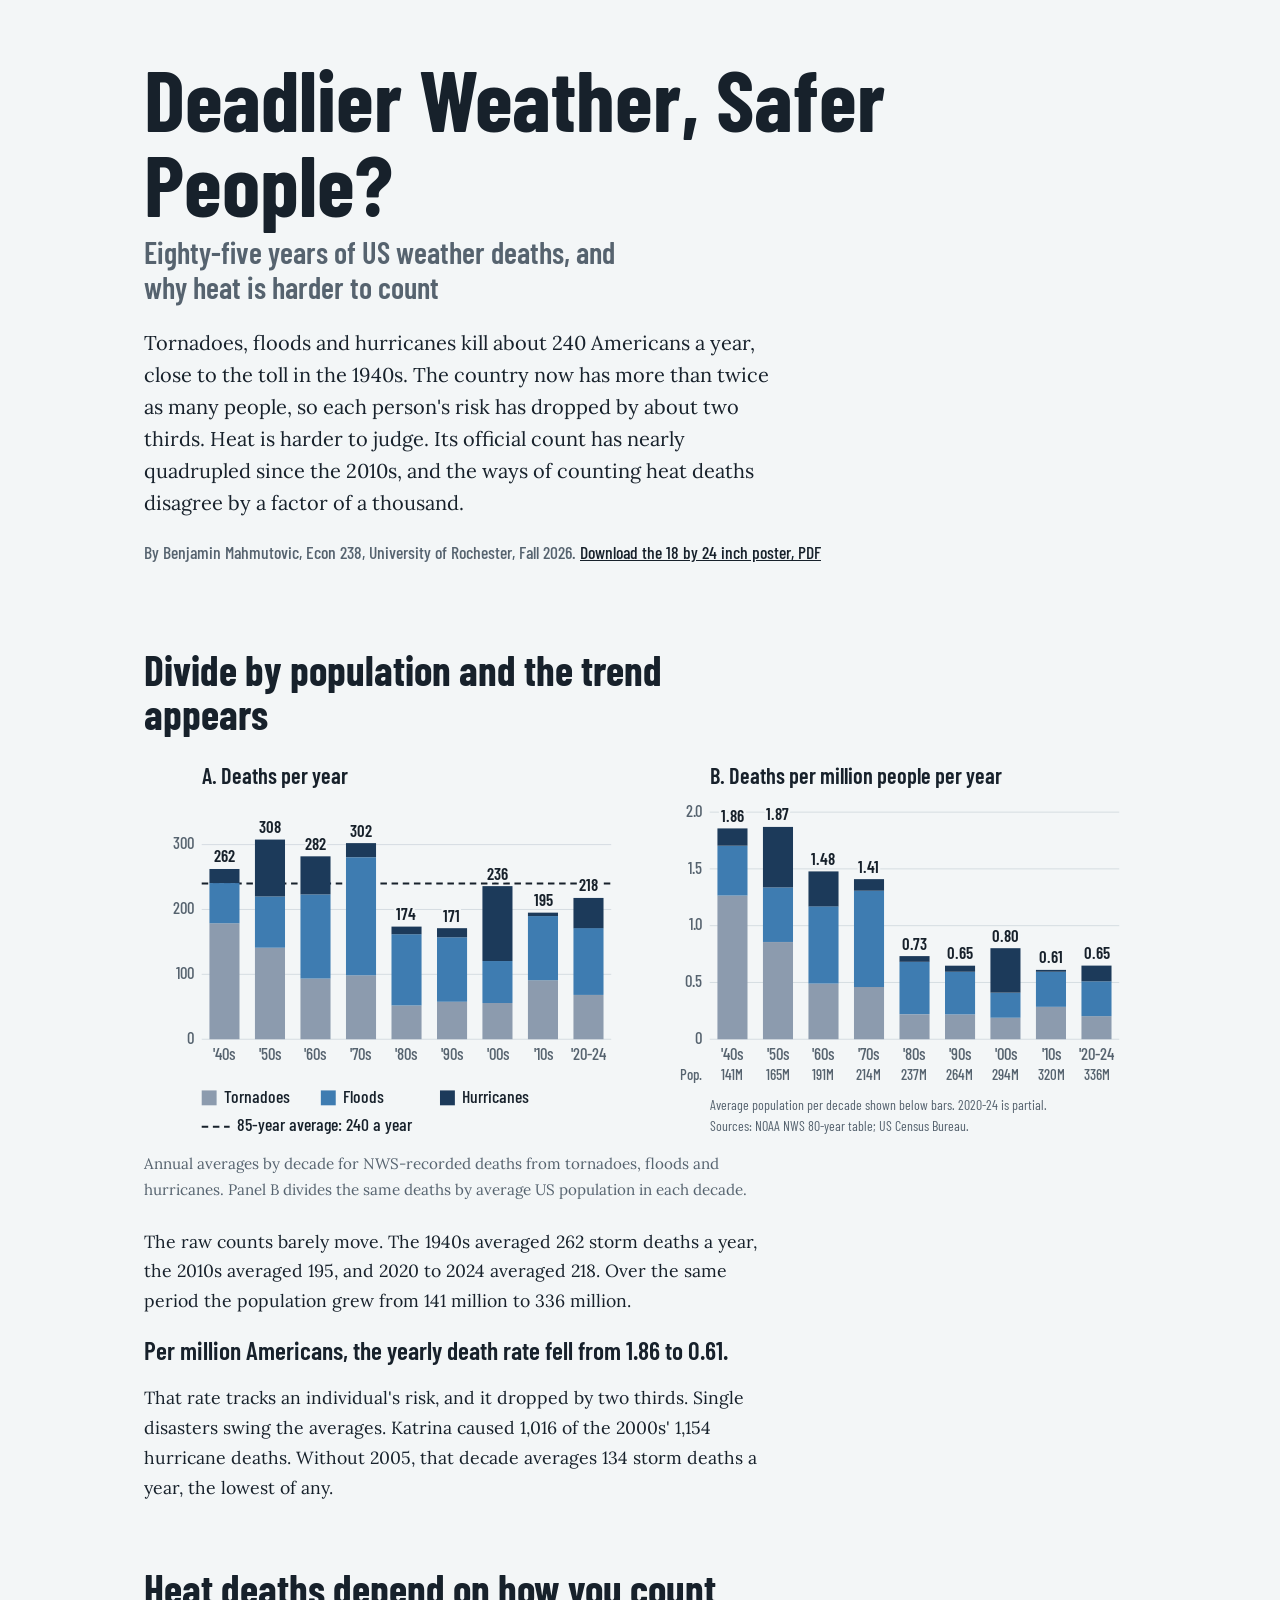
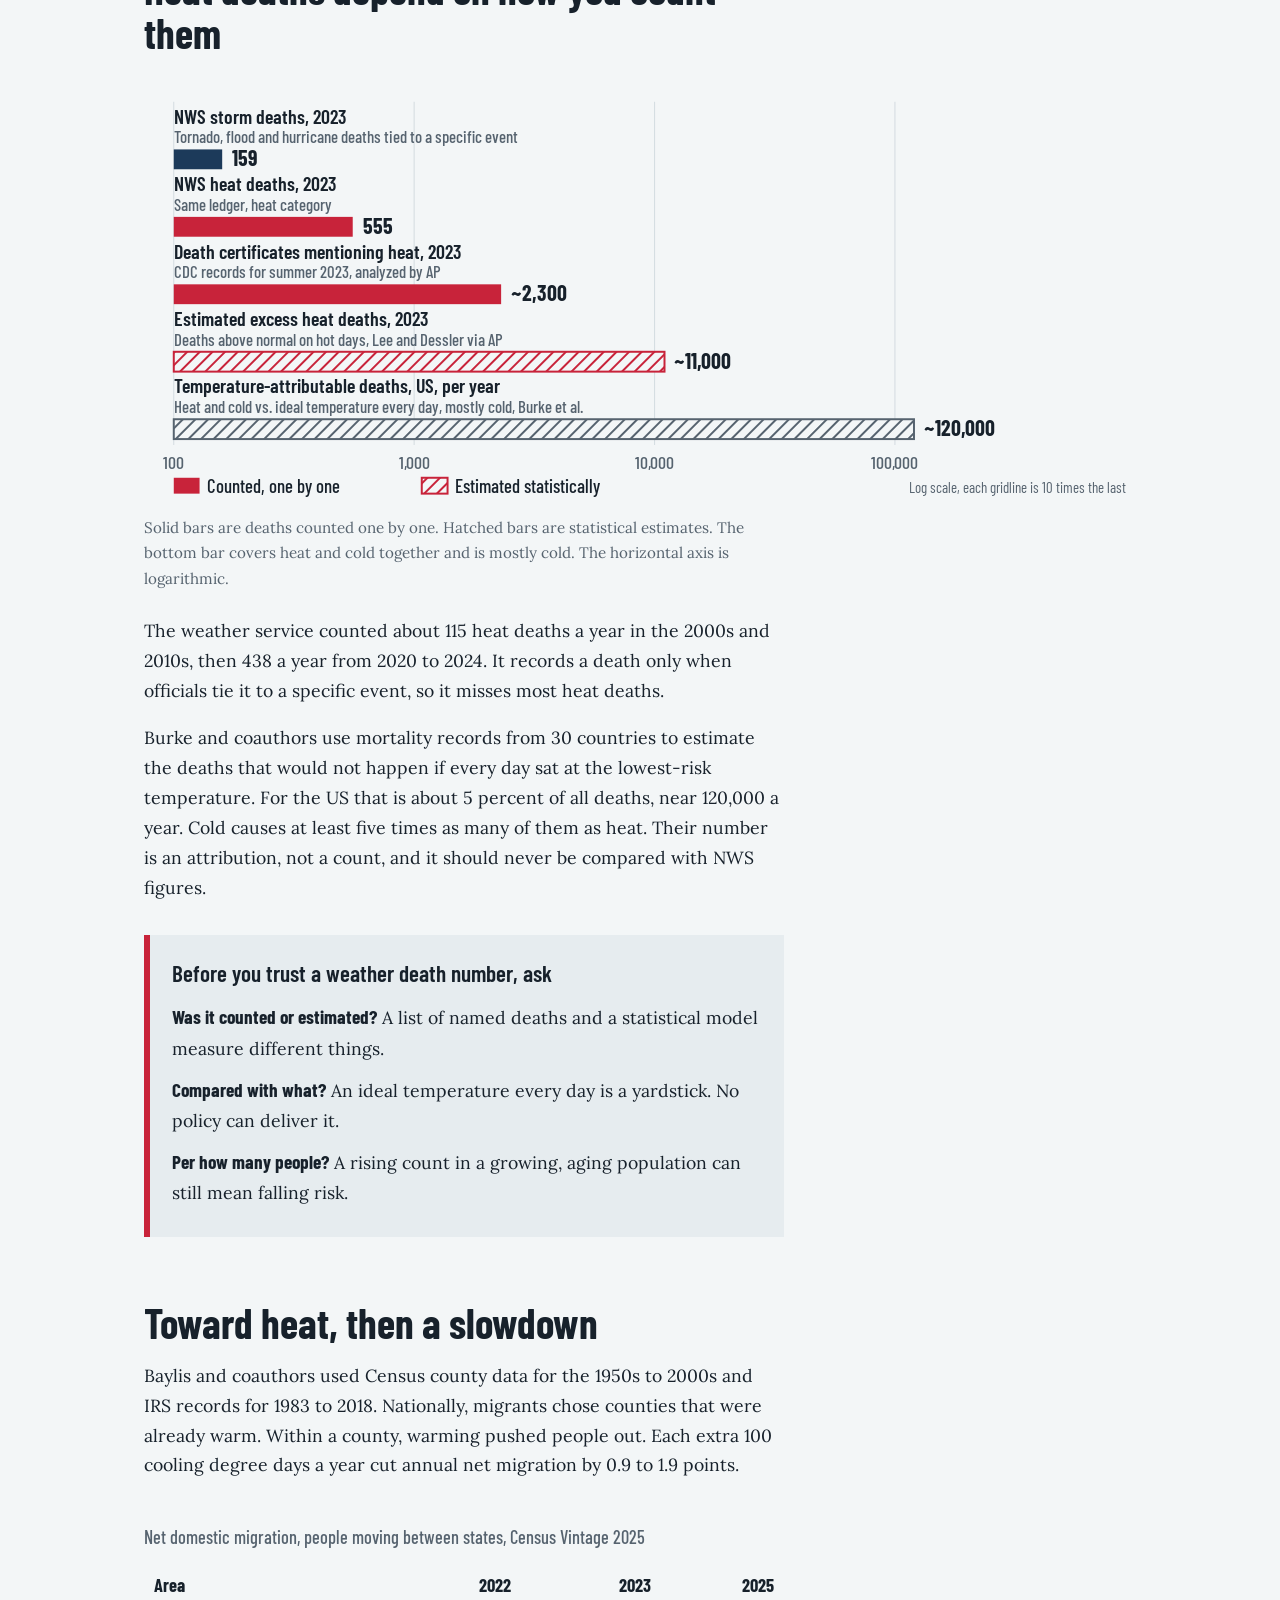
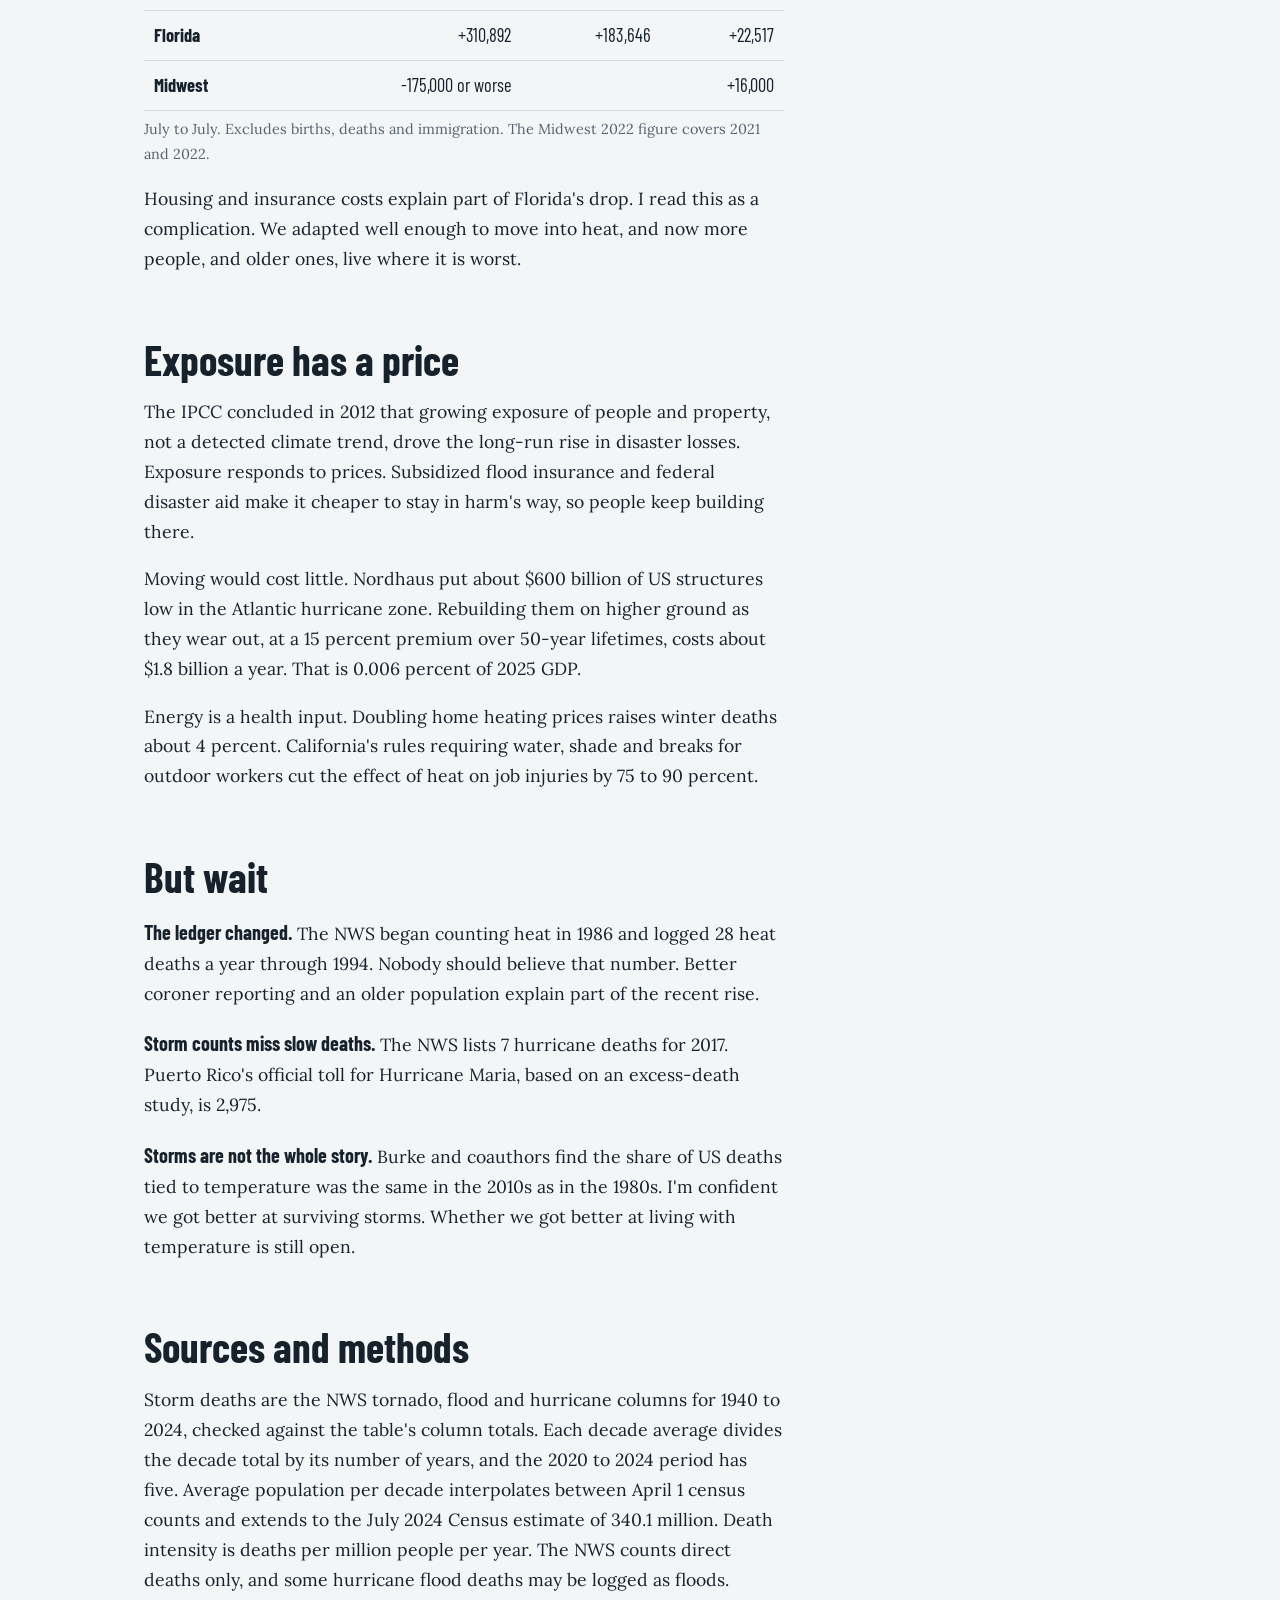
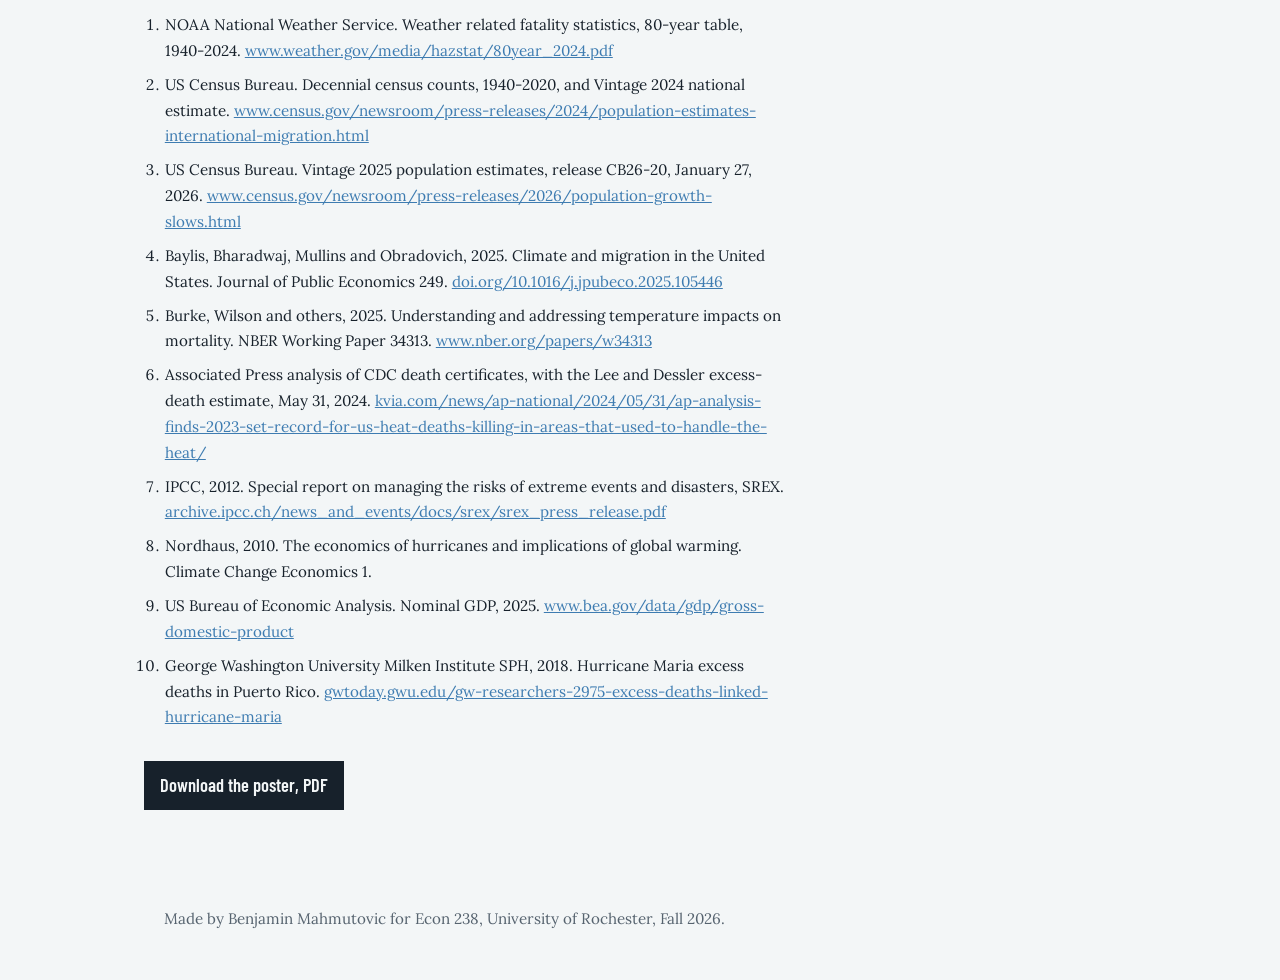
==== week4/index.html @ ad0ed266 "Add files via upload" ====
<!doctype html>
<html lang="en"><head>
<meta charset="utf-8">
<meta name="viewport" content="width=device-width, initial-scale=1, viewport-fit=cover">
<title>Deadlier Weather, Safer People?</title>
<meta name="description" content="Eighty-five years of US weather deaths, and why heat is harder to count.">
<link rel="preconnect" href="https://fonts.googleapis.com"><link rel="preconnect" href="https://fonts.gstatic.com" crossorigin>
<link href="https://fonts.googleapis.com/css2?family=Barlow+Condensed:wght@500;600;700&family=Lora:ital,wght@0,400;0,600;1,400&display=swap" rel="stylesheet">
<style>

:root{--paper:#F3F6F7;--ink:#17212B;--muted:#56636F;--rule:#D3DBE0;--panel:#E6ECEF;
--tor:#8C9BAE;--flood:#3E7CB1;--hur:#1C3A5A;--heat:#C8233A;
--sans:"Barlow Condensed","TeX Gyre Heros Cn","Arial Narrow",sans-serif;
--serif:"Lora",Georgia,"Times New Roman",serif}

@media (prefers-color-scheme: dark){:root:not([data-theme="light"]){--paper:#0F1A24;--ink:#E6ECF0;--muted:#9AA8B4;--rule:#2A3A48;--panel:#172633;--tor:#7D8CA0;--flood:#5A9BD0;--hur:#A9C4DE;--heat:#F0566A}}
:root[data-theme="dark"]{--paper:#0F1A24;--ink:#E6ECF0;--muted:#9AA8B4;--rule:#2A3A48;--panel:#172633;--tor:#7D8CA0;--flood:#5A9BD0;--hur:#A9C4DE;--heat:#F0566A}
*{box-sizing:border-box}
:root{padding-top:env(safe-area-inset-top,0px);padding-bottom:env(safe-area-inset-bottom,0px)}
html{scroll-padding-top:env(safe-area-inset-top,0px)}
body{margin:0;background:var(--paper);color:var(--ink);font-family:var(--serif);font-size:1.1rem;line-height:1.7}
main{padding:0 1.25rem 4rem}
.wrap{max-width:62rem;margin:0 auto}
.wrap > p,.wrap > h2,.wrap > h3,.wrap > .ask,.wrap > .calc,.wrap > .tablewrap,.wrap > .tnote,.wrap > .src,.wrap > .big,.wrap > .wait{max-width:40rem}
header{padding:3.5rem 0 1rem}
h1{font-family:var(--sans);font-weight:700;font-size:clamp(2.8rem,7.5vw,5.4rem);line-height:.98;margin:0 0 .6rem}
.kicker{font-family:var(--sans);font-weight:600;font-size:clamp(1.35rem,3vw,1.9rem);line-height:1.15;color:var(--muted);margin:0 0 1.4rem;max-width:34ch}
.deck{font-size:1.25rem;line-height:1.6;max-width:40rem;margin:0 0 1.2rem}
.byline{font-family:var(--sans);font-size:1.1rem;color:var(--muted);font-weight:500;margin:0}
.byline a{color:var(--ink)}
h2{font-family:var(--sans);font-weight:700;font-size:clamp(1.9rem,4vw,2.6rem);line-height:1.05;margin:4rem 0 1rem}
h3{font-family:var(--sans);font-weight:600;font-size:1.45rem;margin:0 0 .5rem}
p{margin:0 0 1.1rem}
a{color:var(--flood)}
a:focus-visible{outline:3px solid var(--heat);outline-offset:2px}
figure{margin:1.5rem 0}
figcaption{font-size:.95rem;color:var(--muted);margin-top:.6rem;max-width:40rem}
.big{font-family:var(--sans);font-size:1.6rem;font-weight:600;line-height:1.25}
.chartwrap{overflow-x:auto} .chartwrap svg{min-width:600px}
.hint{display:none;font-family:var(--sans);font-size:1rem;color:var(--muted);margin:0 0 .3rem}
@media (max-width:40rem){.hint{display:block}}
.ask{border-left:6px solid var(--heat);background:var(--panel);padding:1.2rem 1.4rem;margin:2rem 0}
.ask p{margin:0 0 .6rem} .ask b{font-family:var(--sans);font-size:1.2rem}
table.mig{width:100%;border-collapse:collapse;font-family:var(--sans);font-size:1.15rem;margin:1.5rem 0 .4rem}
table.mig caption{text-align:left;color:var(--muted);font-weight:500;padding-bottom:.5rem}
table.mig th,table.mig td{padding:.55rem .6rem;border-bottom:1px solid var(--rule);text-align:right}
table.mig th[scope=row],table.mig thead th:first-child{text-align:left}
.tablewrap{overflow-x:auto}
.tnote{font-size:.9rem;color:var(--muted)}
.wait b{font-family:var(--sans);font-size:1.25rem}
.src{font-size:.95rem;padding-left:1.3rem}
.src li{margin-bottom:.5rem;overflow-wrap:anywhere}
.dl{display:inline-block;font-family:var(--sans);font-weight:600;font-size:1.15rem;color:var(--paper);background:var(--ink);padding:.55rem 1rem;text-decoration:none;margin-top:1rem}
footer{max-width:62rem;margin:0 auto;padding:2rem 1.25rem 3rem;color:var(--muted);font-size:.95rem}

.pair{display:grid;grid-template-columns:1fr 1fr;gap:1.5rem}
@media (max-width:40rem){.pair{grid-template-columns:1fr}}
.chart{width:100%;height:auto;display:block;font-family:var(--sans)}
.chart .c-ptitle{font-size:24px;font-weight:600;fill:var(--ink)}
.chart .c-tick{font-size:18px;fill:var(--muted);font-weight:500}
.chart .c-pop{font-size:16px;fill:var(--muted);font-weight:500}
.chart .c-val{font-size:18px;fill:var(--ink);font-weight:600;paint-order:stroke;stroke:var(--paper);stroke-width:5px;stroke-linejoin:round}
.chart .c-val-l{font-size:22px;fill:var(--ink);font-weight:700}
.chart .c-leg{font-size:19px;fill:var(--ink);font-weight:500}
.chart .c-src{font-size:15px;fill:var(--muted)}
.chart .c-note{font-size:17px;fill:var(--muted);font-weight:500}
.chart .c-ann{font-size:20px;fill:var(--ink);font-weight:600}
.chart .c-heat-t{fill:var(--heat)}
.chart .c-grid{stroke:var(--rule);stroke-width:1}
.chart .c-mean{stroke:var(--ink);stroke-width:2;stroke-dasharray:7 5}
.chart .c-tor{fill:var(--tor)} .chart .c-flood{fill:var(--flood)} .chart .c-hur{fill:var(--hur)}
.chart .c-heatbar{fill:var(--heat)} .chart .c-temp{fill:var(--muted)}
.chart .c-heatbar-o{stroke:var(--heat);stroke-width:2} .chart .c-temp-o{stroke:var(--muted);stroke-width:2}
.chart .c-hatch-bg{fill:var(--paper)} .chart .c-hatch-line{stroke:var(--heat);stroke-width:4}
.chart .c-hatch-line2{stroke:var(--muted);stroke-width:4}
.chart .c-band{fill:var(--rule);opacity:.45}
.chart .c-line-storm{fill:none;stroke:var(--hur);stroke-width:3.5;stroke-linejoin:round}
.chart .c-line-heat{fill:none;stroke:var(--heat);stroke-width:3.5;stroke-linejoin:round}
.chart .c-avg-heat{stroke:var(--heat);stroke-width:2.5;stroke-dasharray:6 4}
.chart .c-dot{fill:var(--paper);stroke:var(--ink);stroke-width:2.5}

</style></head>
<body><main><div class="wrap">

<header>
<h1>Deadlier Weather, Safer People?</h1>
<p class="kicker">Eighty-five years of US weather deaths, and why heat is harder to count</p>
<p class="deck">Tornadoes, floods and hurricanes kill about 240 Americans a year, close to the toll in the 1940s. The country now has more than twice as many people, so each person's risk has dropped by about two thirds. Heat is harder to judge. Its official count has nearly quadrupled since the 2010s, and the ways of counting heat deaths disagree by a factor of a thousand.</p>
<p class="byline">By Benjamin Mahmutovic, Econ 238, University of Rochester, Fall 2026. <a href="weather-deaths-poster.pdf">Download the 18 by 24 inch poster, PDF</a></p>
</header>

<h2>Divide by population and the trend appears</h2>
<figure>
<div class="pair"><svg viewBox="0 0 520 410" role="img" aria-labelledby="w1at w1ad" class="chart">
<title id="w1at">Panel A: annual average US deaths from tornadoes, floods and hurricanes, by decade</title><desc id="w1ad">Raw annual averages range from 171 to 308; the 85-year average is 240. The 2010s averaged 195.</desc>
<text x="62" y="26" class="c-ptitle">A. Deaths per year</text>
<line x1="62" x2="502" y1="300.0" y2="300.0" class="c-grid"/>
<text x="54" y="305.0" class="c-tick" text-anchor="end">0</text>
<line x1="62" x2="502" y1="230.3" y2="230.3" class="c-grid"/>
<text x="54" y="235.3" class="c-tick" text-anchor="end">100</text>
<line x1="62" x2="502" y1="160.6" y2="160.6" class="c-grid"/>
<text x="54" y="165.6" class="c-tick" text-anchor="end">200</text>
<line x1="62" x2="502" y1="90.9" y2="90.9" class="c-grid"/>
<text x="54" y="95.9" class="c-tick" text-anchor="end">300</text>
<line x1="62" x2="502" y1="132.7" y2="132.7" class="c-mean"/>
<rect x="70.3" y="175.4" width="32.3" height="124.6" class="c-tor"/>
<rect x="70.3" y="132.2" width="32.3" height="43.2" class="c-flood"/>
<rect x="70.3" y="117.1" width="32.3" height="15.1" class="c-hur"/>
<text x="86.4" y="110.1" class="c-val" text-anchor="middle">262</text>
<text x="86.4" y="322" class="c-tick" text-anchor="middle">'40s</text>
<rect x="119.2" y="201.8" width="32.3" height="98.2" class="c-tor"/>
<rect x="119.2" y="146.6" width="32.3" height="55.1" class="c-flood"/>
<rect x="119.2" y="85.5" width="32.3" height="61.1" class="c-hur"/>
<text x="135.3" y="78.5" class="c-val" text-anchor="middle">308</text>
<text x="135.3" y="322" class="c-tick" text-anchor="middle">'50s</text>
<rect x="168.1" y="234.8" width="32.3" height="65.2" class="c-tor"/>
<rect x="168.1" y="144.4" width="32.3" height="90.4" class="c-flood"/>
<rect x="168.1" y="103.5" width="32.3" height="40.9" class="c-hur"/>
<text x="184.2" y="96.5" class="c-val" text-anchor="middle">282</text>
<text x="184.2" y="322" class="c-tick" text-anchor="middle">'60s</text>
<rect x="217.0" y="231.3" width="32.3" height="68.7" class="c-tor"/>
<rect x="217.0" y="104.5" width="32.3" height="126.8" class="c-flood"/>
<rect x="217.0" y="89.3" width="32.3" height="15.1" class="c-hur"/>
<text x="233.1" y="82.3" class="c-val" text-anchor="middle">302</text>
<text x="233.1" y="322" class="c-tick" text-anchor="middle">'70s</text>
<rect x="265.9" y="263.7" width="32.3" height="36.3" class="c-tor"/>
<rect x="265.9" y="187.2" width="32.3" height="76.5" class="c-flood"/>
<rect x="265.9" y="179.0" width="32.3" height="8.2" class="c-hur"/>
<text x="282.0" y="172.0" class="c-val" text-anchor="middle">174</text>
<text x="282.0" y="322" class="c-tick" text-anchor="middle">'80s</text>
<rect x="314.8" y="259.6" width="32.3" height="40.4" class="c-tor"/>
<rect x="314.8" y="190.5" width="32.3" height="69.2" class="c-flood"/>
<rect x="314.8" y="180.7" width="32.3" height="9.8" class="c-hur"/>
<text x="330.9" y="173.7" class="c-val" text-anchor="middle">171</text>
<text x="330.9" y="322" class="c-tick" text-anchor="middle">'90s</text>
<rect x="363.6" y="261.1" width="32.3" height="38.9" class="c-tor"/>
<rect x="363.6" y="216.0" width="32.3" height="45.1" class="c-flood"/>
<rect x="363.6" y="135.5" width="32.3" height="80.5" class="c-hur"/>
<text x="379.8" y="128.5" class="c-val" text-anchor="middle">236</text>
<text x="379.8" y="322" class="c-tick" text-anchor="middle">'00s</text>
<rect x="412.5" y="236.6" width="32.3" height="63.4" class="c-tor"/>
<rect x="412.5" y="167.7" width="32.3" height="68.9" class="c-flood"/>
<rect x="412.5" y="164.0" width="32.3" height="3.7" class="c-hur"/>
<text x="428.7" y="157.0" class="c-val" text-anchor="middle">195</text>
<text x="428.7" y="322" class="c-tick" text-anchor="middle">'10s</text>
<rect x="461.4" y="252.5" width="32.3" height="47.5" class="c-tor"/>
<rect x="461.4" y="180.6" width="32.3" height="71.8" class="c-flood"/>
<rect x="461.4" y="148.2" width="32.3" height="32.5" class="c-hur"/>
<text x="477.6" y="141.2" class="c-val" text-anchor="middle">218</text>
<text x="477.6" y="322" class="c-tick" text-anchor="middle">'20-24</text>
<rect x="62" y="355" width="16" height="16" class="c-tor"/>
<text x="86" y="368" class="c-leg">Tornadoes</text>
<rect x="190" y="355" width="16" height="16" class="c-flood"/>
<text x="214" y="368" class="c-leg">Floods</text>
<rect x="318" y="355" width="16" height="16" class="c-hur"/>
<text x="342" y="368" class="c-leg">Hurricanes</text>
<line x1="62" x2="92" y1="394" y2="394" class="c-mean"/>
<text x="100" y="399" class="c-leg">85-year average: 240 a year</text>
</svg><svg viewBox="0 0 520 410" role="img" aria-labelledby="w1bt w1bd" class="chart">
<title id="w1bt">Panel B: the same deaths per million US residents, by decade</title><desc id="w1bd">The rate falls from 1.86 per million in the 1940s to 0.61 in the 2010s as population grows from 141 to 336 million.</desc>
<text x="62" y="26" class="c-ptitle">B. Deaths per million people per year</text>
<line x1="62" x2="502" y1="300.0" y2="300.0" class="c-grid"/>
<text x="54" y="305.0" class="c-tick" text-anchor="end">0</text>
<line x1="62" x2="502" y1="239.0" y2="239.0" class="c-grid"/>
<text x="54" y="244.0" class="c-tick" text-anchor="end">0.5</text>
<line x1="62" x2="502" y1="178.0" y2="178.0" class="c-grid"/>
<text x="54" y="183.0" class="c-tick" text-anchor="end">1.0</text>
<line x1="62" x2="502" y1="117.0" y2="117.0" class="c-grid"/>
<text x="54" y="122.0" class="c-tick" text-anchor="end">1.5</text>
<line x1="62" x2="502" y1="56.0" y2="56.0" class="c-grid"/>
<text x="54" y="61.0" class="c-tick" text-anchor="end">2.0</text>
<rect x="70.3" y="145.6" width="32.3" height="154.4" class="c-tor"/>
<rect x="70.3" y="92.2" width="32.3" height="53.4" class="c-flood"/>
<rect x="70.3" y="73.5" width="32.3" height="18.6" class="c-hur"/>
<text x="86.4" y="66.5" class="c-val" text-anchor="middle">1.86</text>
<text x="86.4" y="322" class="c-tick" text-anchor="middle">'40s</text>
<text x="86.4" y="344" class="c-pop" text-anchor="middle">141M</text>
<rect x="119.2" y="195.6" width="32.3" height="104.4" class="c-tor"/>
<rect x="119.2" y="136.9" width="32.3" height="58.6" class="c-flood"/>
<rect x="119.2" y="71.9" width="32.3" height="65.0" class="c-hur"/>
<text x="135.3" y="64.9" class="c-val" text-anchor="middle">1.87</text>
<text x="135.3" y="322" class="c-tick" text-anchor="middle">'50s</text>
<text x="135.3" y="344" class="c-pop" text-anchor="middle">165M</text>
<rect x="168.1" y="240.2" width="32.3" height="59.8" class="c-tor"/>
<rect x="168.1" y="157.2" width="32.3" height="83.0" class="c-flood"/>
<rect x="168.1" y="119.7" width="32.3" height="37.6" class="c-hur"/>
<text x="184.2" y="112.7" class="c-val" text-anchor="middle">1.48</text>
<text x="184.2" y="322" class="c-tick" text-anchor="middle">'60s</text>
<text x="184.2" y="344" class="c-pop" text-anchor="middle">191M</text>
<rect x="217.0" y="243.9" width="32.3" height="56.1" class="c-tor"/>
<rect x="217.0" y="140.3" width="32.3" height="103.6" class="c-flood"/>
<rect x="217.0" y="128.0" width="32.3" height="12.4" class="c-hur"/>
<text x="233.1" y="121.0" class="c-val" text-anchor="middle">1.41</text>
<text x="233.1" y="322" class="c-tick" text-anchor="middle">'70s</text>
<text x="233.1" y="344" class="c-pop" text-anchor="middle">214M</text>
<rect x="265.9" y="273.2" width="32.3" height="26.8" class="c-tor"/>
<rect x="265.9" y="216.7" width="32.3" height="56.4" class="c-flood"/>
<rect x="265.9" y="210.7" width="32.3" height="6.1" class="c-hur"/>
<text x="282.0" y="203.7" class="c-val" text-anchor="middle">0.73</text>
<text x="282.0" y="322" class="c-tick" text-anchor="middle">'80s</text>
<text x="282.0" y="344" class="c-pop" text-anchor="middle">237M</text>
<rect x="314.8" y="273.3" width="32.3" height="26.7" class="c-tor"/>
<rect x="314.8" y="227.5" width="32.3" height="45.8" class="c-flood"/>
<rect x="314.8" y="221.0" width="32.3" height="6.5" class="c-hur"/>
<text x="330.9" y="214.0" class="c-val" text-anchor="middle">0.65</text>
<text x="330.9" y="322" class="c-tick" text-anchor="middle">'90s</text>
<text x="330.9" y="344" class="c-pop" text-anchor="middle">264M</text>
<rect x="363.6" y="276.9" width="32.3" height="23.1" class="c-tor"/>
<rect x="363.6" y="250.1" width="32.3" height="26.8" class="c-flood"/>
<rect x="363.6" y="202.2" width="32.3" height="47.8" class="c-hur"/>
<text x="379.8" y="195.2" class="c-val" text-anchor="middle">0.80</text>
<text x="379.8" y="322" class="c-tick" text-anchor="middle">'00s</text>
<text x="379.8" y="344" class="c-pop" text-anchor="middle">294M</text>
<rect x="412.5" y="265.3" width="32.3" height="34.7" class="c-tor"/>
<rect x="412.5" y="227.5" width="32.3" height="37.7" class="c-flood"/>
<rect x="412.5" y="225.5" width="32.3" height="2.0" class="c-hur"/>
<text x="428.7" y="218.5" class="c-val" text-anchor="middle">0.61</text>
<text x="428.7" y="322" class="c-tick" text-anchor="middle">'10s</text>
<text x="428.7" y="344" class="c-pop" text-anchor="middle">320M</text>
<rect x="461.4" y="275.2" width="32.3" height="24.8" class="c-tor"/>
<rect x="461.4" y="237.8" width="32.3" height="37.4" class="c-flood"/>
<rect x="461.4" y="220.9" width="32.3" height="16.9" class="c-hur"/>
<text x="477.6" y="213.9" class="c-val" text-anchor="middle">0.65</text>
<text x="477.6" y="322" class="c-tick" text-anchor="middle">'20-24</text>
<text x="477.6" y="344" class="c-pop" text-anchor="middle">336M</text>
<text x="54" y="344" class="c-pop" text-anchor="end">Pop.</text>
<text x="62" y="399" class="c-src">Sources: NOAA NWS 80-year table; US Census Bureau.</text>
<text x="62" y="376" class="c-src">Average population per decade shown below bars. 2020-24 is partial.</text>
</svg></div>
<figcaption>Annual averages by decade for NWS-recorded deaths from tornadoes, floods and hurricanes. Panel B divides the same deaths by average US population in each decade.</figcaption>
</figure>
<p>The raw counts barely move. The 1940s averaged 262 storm deaths a year, the 2010s averaged 195, and 2020 to 2024 averaged 218. Over the same period the population grew from 141 million to 336 million.</p>
<p class="big">Per million Americans, the yearly death rate fell from 1.86 to 0.61.</p>
<p>That rate tracks an individual's risk, and it dropped by two thirds. Single disasters swing the averages. Katrina caused 1,016 of the 2000s' 1,154 hurricane deaths. Without 2005, that decade averages 134 storm deaths a year, the lowest of any.</p>

<h2>Heat deaths depend on how you count them</h2>
<figure>
<p class="hint">Swipe sideways to see the whole chart.</p>
<div class="chartwrap"><svg viewBox="0 0 1000 430" role="img" aria-labelledby="w2t w2d" class="chart">
<title id="w2t">Five ways to count US weather and temperature deaths, log scale</title>
<desc id="w2d">From 159 storm deaths and 555 heat deaths in the NWS ledger, to about 2,300 death certificates, about 11,000 estimated excess heat deaths, and about 120,000 temperature-attributable deaths a year.</desc>
<defs><pattern id="w2hatch" width="9" height="9" patternUnits="userSpaceOnUse" patternTransform="rotate(45)"><rect width="9" height="9" class="c-hatch-bg"/><line x1="0" y1="0" x2="0" y2="9" class="c-hatch-line"/></pattern><pattern id="w2hatch2" width="9" height="9" patternUnits="userSpaceOnUse" patternTransform="rotate(45)"><rect width="9" height="9" class="c-hatch-bg"/><line x1="0" y1="0" x2="0" y2="9" class="c-hatch-line2"/></pattern></defs>
<line x1="30.0" x2="30.0" y1="24" y2="370" class="c-grid"/>
<text x="30.0" y="394" class="c-tick" text-anchor="middle">100</text>
<line x1="272.3" x2="272.3" y1="24" y2="370" class="c-grid"/>
<text x="272.3" y="394" class="c-tick" text-anchor="middle">1,000</text>
<line x1="514.7" x2="514.7" y1="24" y2="370" class="c-grid"/>
<text x="514.7" y="394" class="c-tick" text-anchor="middle">10,000</text>
<line x1="757.0" x2="757.0" y1="24" y2="370" class="c-grid"/>
<text x="757.0" y="394" class="c-tick" text-anchor="middle">100,000</text>
<text x="30" y="46" class="c-ann">NWS storm deaths, 2023</text>
<text x="30" y="66" class="c-note">Tornado, flood and hurricane deaths tied to a specific event</text>
<rect x="30.0" y="72" width="48.8" height="20" class="c-hur"/>
<text x="88.8" y="89" class="c-val-l">159</text>
<text x="30" y="114" class="c-ann">NWS heat deaths, 2023</text>
<text x="30" y="134" class="c-note">Same ledger, heat category</text>
<rect x="30.0" y="140" width="180.4" height="20" class="c-heatbar"/>
<text x="220.4" y="157" class="c-val-l">555</text>
<text x="30" y="182" class="c-ann">Death certificates mentioning heat, 2023</text>
<text x="30" y="202" class="c-note">CDC records for summer 2023, analyzed by AP</text>
<rect x="30.0" y="208" width="330.0" height="20" class="c-heatbar"/>
<text x="370.0" y="225" class="c-val-l">~2,300</text>
<text x="30" y="250" class="c-ann">Estimated excess heat deaths, 2023</text>
<text x="30" y="270" class="c-note">Deaths above normal on hot days, Lee and Dessler via AP</text>
<rect x="30.0" y="276" width="494.7" height="20" fill="url(#w2hatch)" class="c-heatbar-o"/>
<text x="534.7" y="293" class="c-val-l">~11,000</text>
<text x="30" y="318" class="c-ann">Temperature-attributable deaths, US, per year</text>
<text x="30" y="338" class="c-note">Heat and cold vs. ideal temperature every day, mostly cold, Burke et al.</text>
<rect x="30.0" y="344" width="746.2" height="20" fill="url(#w2hatch2)" class="c-temp-o"/>
<text x="786.2" y="361" class="c-val-l">~120,000</text>
<rect x="30" y="403" width="26" height="16" class="c-heatbar"/>
<text x="64" y="418" class="c-leg">Counted, one by one</text>
<rect x="280" y="403" width="26" height="16" fill="url(#w2hatch)" class="c-heatbar-o"/>
<text x="314" y="418" class="c-leg">Estimated statistically</text>
<text x="990" y="418" class="c-src" text-anchor="end">Log scale, each gridline is 10 times the last</text>
</svg></div>
<figcaption>Solid bars are deaths counted one by one. Hatched bars are statistical estimates. The bottom bar covers heat and cold together and is mostly cold. The horizontal axis is logarithmic.</figcaption>
</figure>
<p>The weather service counted about 115 heat deaths a year in the 2000s and 2010s, then 438 a year from 2020 to 2024. It records a death only when officials tie it to a specific event, so it misses most heat deaths.</p>
<p>Burke and coauthors use mortality records from 30 countries to estimate the deaths that would not happen if every day sat at the lowest-risk temperature. For the US that is about 5 percent of all deaths, near 120,000 a year. Cold causes at least five times as many of them as heat. Their number is an attribution, not a count, and it should never be compared with NWS figures.</p>
<div class="ask">
<h3>Before you trust a weather death number, ask</h3>
<p><b>Was it counted or estimated?</b> A list of named deaths and a statistical model measure different things.</p>
<p><b>Compared with what?</b> An ideal temperature every day is a yardstick. No policy can deliver it.</p>
<p><b>Per how many people?</b> A rising count in a growing, aging population can still mean falling risk.</p>
</div>

<h2>Toward heat, then a slowdown</h2>
<p>Baylis and coauthors used Census county data for the 1950s to 2000s and IRS records for 1983 to 2018. Nationally, migrants chose counties that were already warm. Within a county, warming pushed people out. Each extra 100 cooling degree days a year cut annual net migration by 0.9 to 1.9 points.</p>
<div class="tablewrap"><table class="mig">
<caption>Net domestic migration, people moving between states, Census Vintage 2025</caption>
<thead><tr><th scope="col">Area</th><th scope="col">2022</th><th scope="col">2023</th><th scope="col">2025</th></tr></thead>
<tbody>
<tr><th scope="row">Florida</th><td>+310,892</td><td>+183,646</td><td>+22,517</td></tr>
<tr><th scope="row">Midwest</th><td>-175,000 or worse</td><td></td><td>+16,000</td></tr>
</tbody></table></div>
<p class="tnote">July to July. Excludes births, deaths and immigration. The Midwest 2022 figure covers 2021 and 2022.</p>
<p>Housing and insurance costs explain part of Florida's drop. I read this as a complication. We adapted well enough to move into heat, and now more people, and older ones, live where it is worst.</p>

<h2>Exposure has a price</h2>
<p>The IPCC concluded in 2012 that growing exposure of people and property, not a detected climate trend, drove the long-run rise in disaster losses. Exposure responds to prices. Subsidized flood insurance and federal disaster aid make it cheaper to stay in harm's way, so people keep building there.</p>
<p>Moving would cost little. Nordhaus put about $600 billion of US structures low in the Atlantic hurricane zone. Rebuilding them on higher ground as they wear out, at a 15 percent premium over 50-year lifetimes, costs about $1.8 billion a year. That is 0.006 percent of 2025 GDP.</p>
<p>Energy is a health input. Doubling home heating prices raises winter deaths about 4 percent. California's rules requiring water, shade and breaks for outdoor workers cut the effect of heat on job injuries by 75 to 90 percent.</p>

<h2>But wait</h2>
<div class="wait">
<p><b>The ledger changed.</b> The NWS began counting heat in 1986 and logged 28 heat deaths a year through 1994. Nobody should believe that number. Better coroner reporting and an older population explain part of the recent rise.</p>
<p><b>Storm counts miss slow deaths.</b> The NWS lists 7 hurricane deaths for 2017. Puerto Rico's official toll for Hurricane Maria, based on an excess-death study, is 2,975.</p>
<p><b>Storms are not the whole story.</b> Burke and coauthors find the share of US deaths tied to temperature was the same in the 2010s as in the 1980s. I'm confident we got better at surviving storms. Whether we got better at living with temperature is still open.</p>
</div>

<h2 id="sources">Sources and methods</h2>
<p>Storm deaths are the NWS tornado, flood and hurricane columns for 1940 to 2024, checked against the table's column totals. Each decade average divides the decade total by its number of years, and the 2020 to 2024 period has five. Average population per decade interpolates between April 1 census counts and extends to the July 2024 Census estimate of 340.1 million. Death intensity is deaths per million people per year. The NWS counts direct deaths only, and some hurricane flood deaths may be logged as floods.</p>
<ol class="src"><li>NOAA National Weather Service. Weather related fatality statistics, 80-year table, 1940-2024. <a href="https://www.weather.gov/media/hazstat/80year_2024.pdf">www.weather.gov/media/hazstat/80year_2024.pdf</a></li><li>US Census Bureau. Decennial census counts, 1940-2020, and Vintage 2024 national estimate. <a href="https://www.census.gov/newsroom/press-releases/2024/population-estimates-international-migration.html">www.census.gov/newsroom/press-releases/2024/population-estimates-international-migration.html</a></li><li>US Census Bureau. Vintage 2025 population estimates, release CB26-20, January 27, 2026. <a href="https://www.census.gov/newsroom/press-releases/2026/population-growth-slows.html">www.census.gov/newsroom/press-releases/2026/population-growth-slows.html</a></li><li>Baylis, Bharadwaj, Mullins and Obradovich, 2025. Climate and migration in the United States. Journal of Public Economics 249. <a href="https://doi.org/10.1016/j.jpubeco.2025.105446">doi.org/10.1016/j.jpubeco.2025.105446</a></li><li>Burke, Wilson and others, 2025. Understanding and addressing temperature impacts on mortality. NBER Working Paper 34313. <a href="https://www.nber.org/papers/w34313">www.nber.org/papers/w34313</a></li><li>Associated Press analysis of CDC death certificates, with the Lee and Dessler excess-death estimate, May 31, 2024. <a href="https://kvia.com/news/ap-national/2024/05/31/ap-analysis-finds-2023-set-record-for-us-heat-deaths-killing-in-areas-that-used-to-handle-the-heat/">kvia.com/news/ap-national/2024/05/31/ap-analysis-finds-2023-set-record-for-us-heat-deaths-killing-in-areas-that-used-to-handle-the-heat/</a></li><li>IPCC, 2012. Special report on managing the risks of extreme events and disasters, SREX. <a href="https://archive.ipcc.ch/news_and_events/docs/srex/srex_press_release.pdf">archive.ipcc.ch/news_and_events/docs/srex/srex_press_release.pdf</a></li><li>Nordhaus, 2010. The economics of hurricanes and implications of global warming. Climate Change Economics 1.</li><li>US Bureau of Economic Analysis. Nominal GDP, 2025. <a href="https://www.bea.gov/data/gdp/gross-domestic-product">www.bea.gov/data/gdp/gross-domestic-product</a></li><li>George Washington University Milken Institute SPH, 2018. Hurricane Maria excess deaths in Puerto Rico. <a href="https://gwtoday.gwu.edu/gw-researchers-2975-excess-deaths-linked-hurricane-maria">gwtoday.gwu.edu/gw-researchers-2975-excess-deaths-linked-hurricane-maria</a></li></ol>
<a class="dl" href="weather-deaths-poster.pdf">Download the poster, PDF</a>
</div></main>
<footer>Made by Benjamin Mahmutovic for Econ 238, University of Rochester, Fall 2026.</footer>
</body></html>
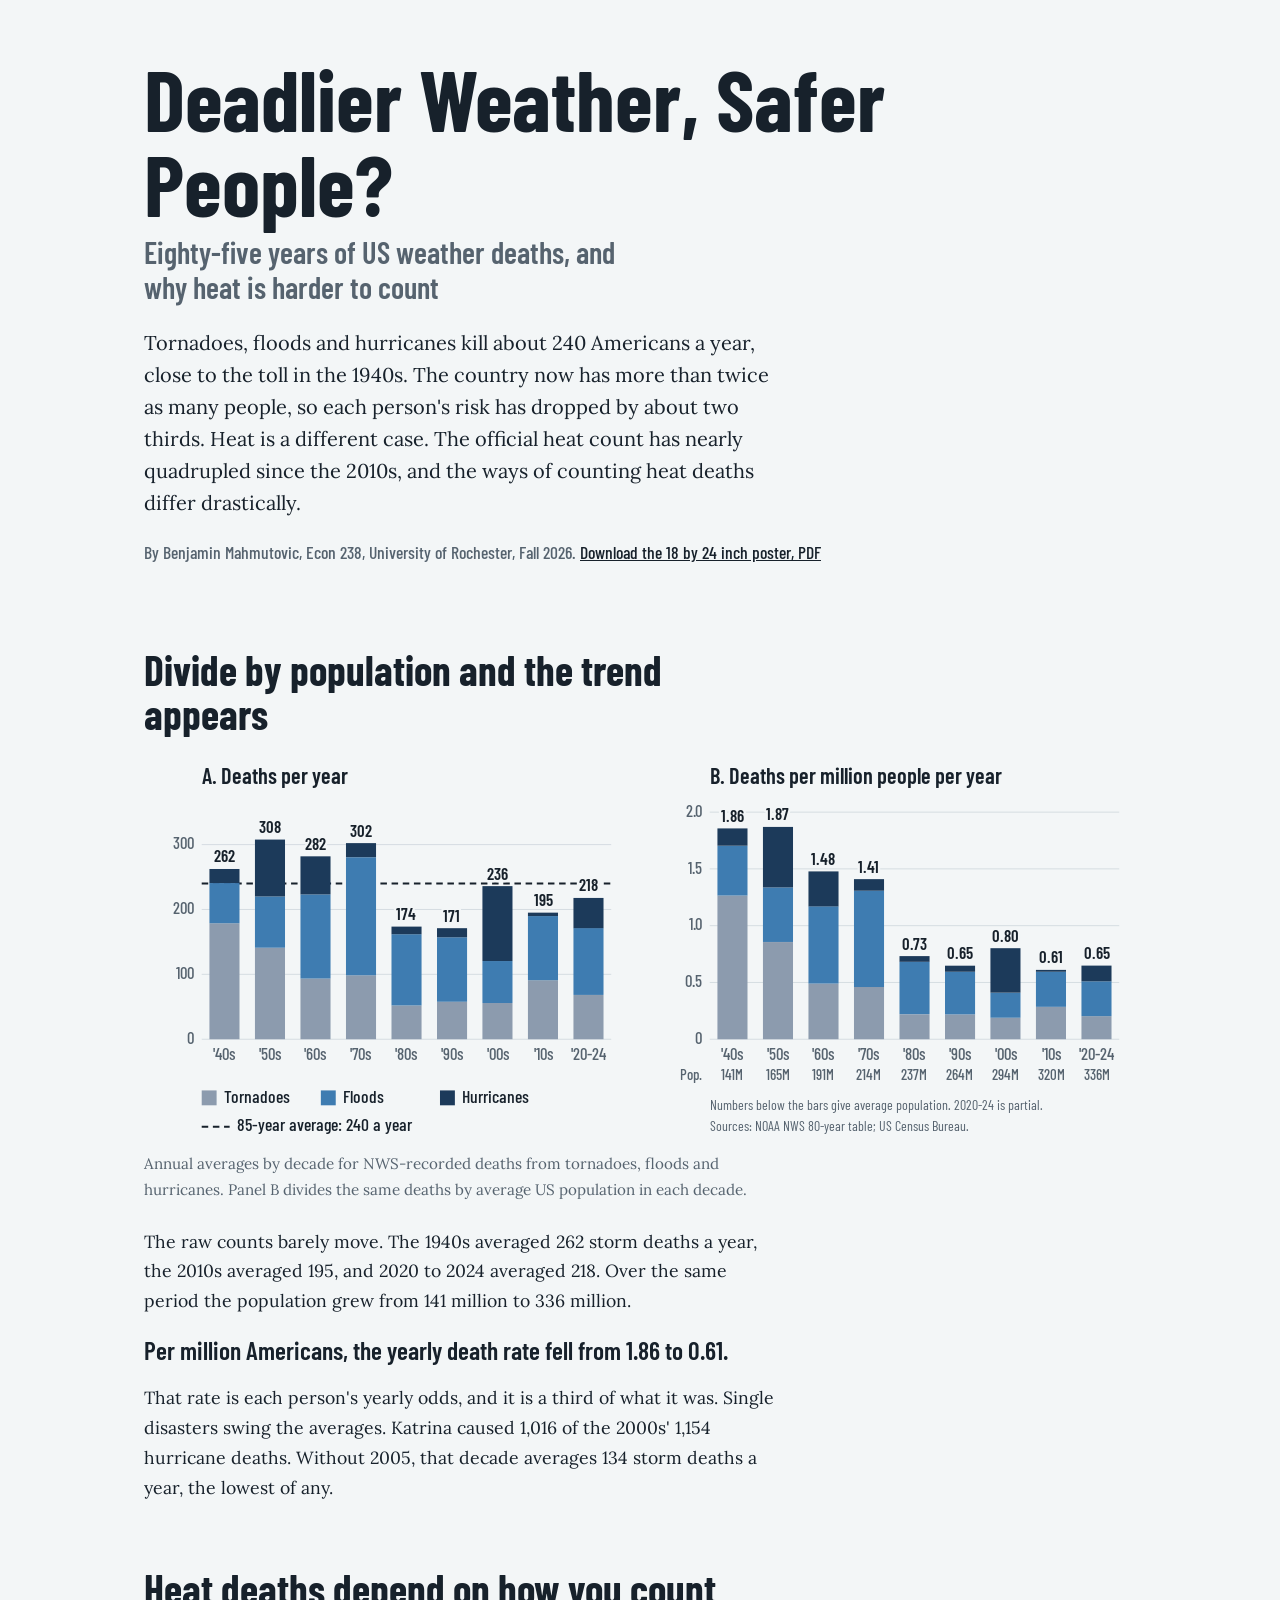
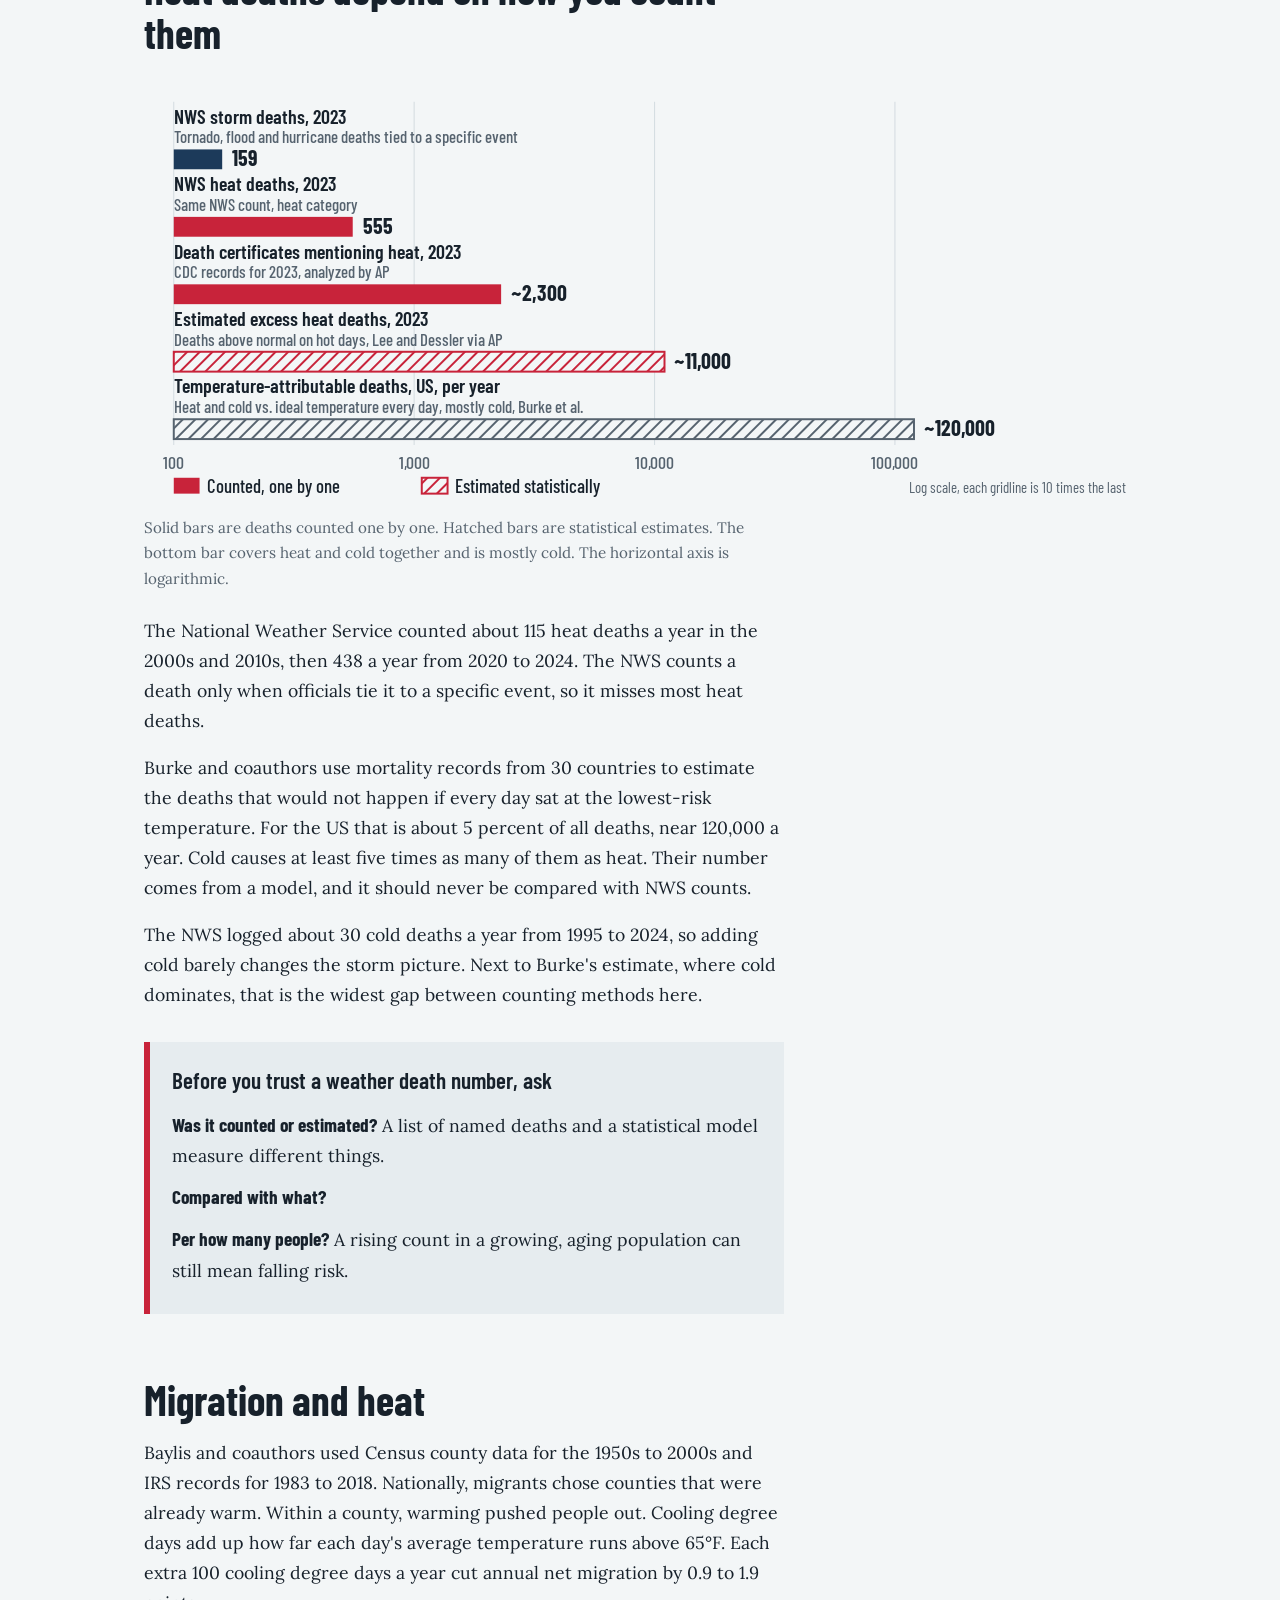
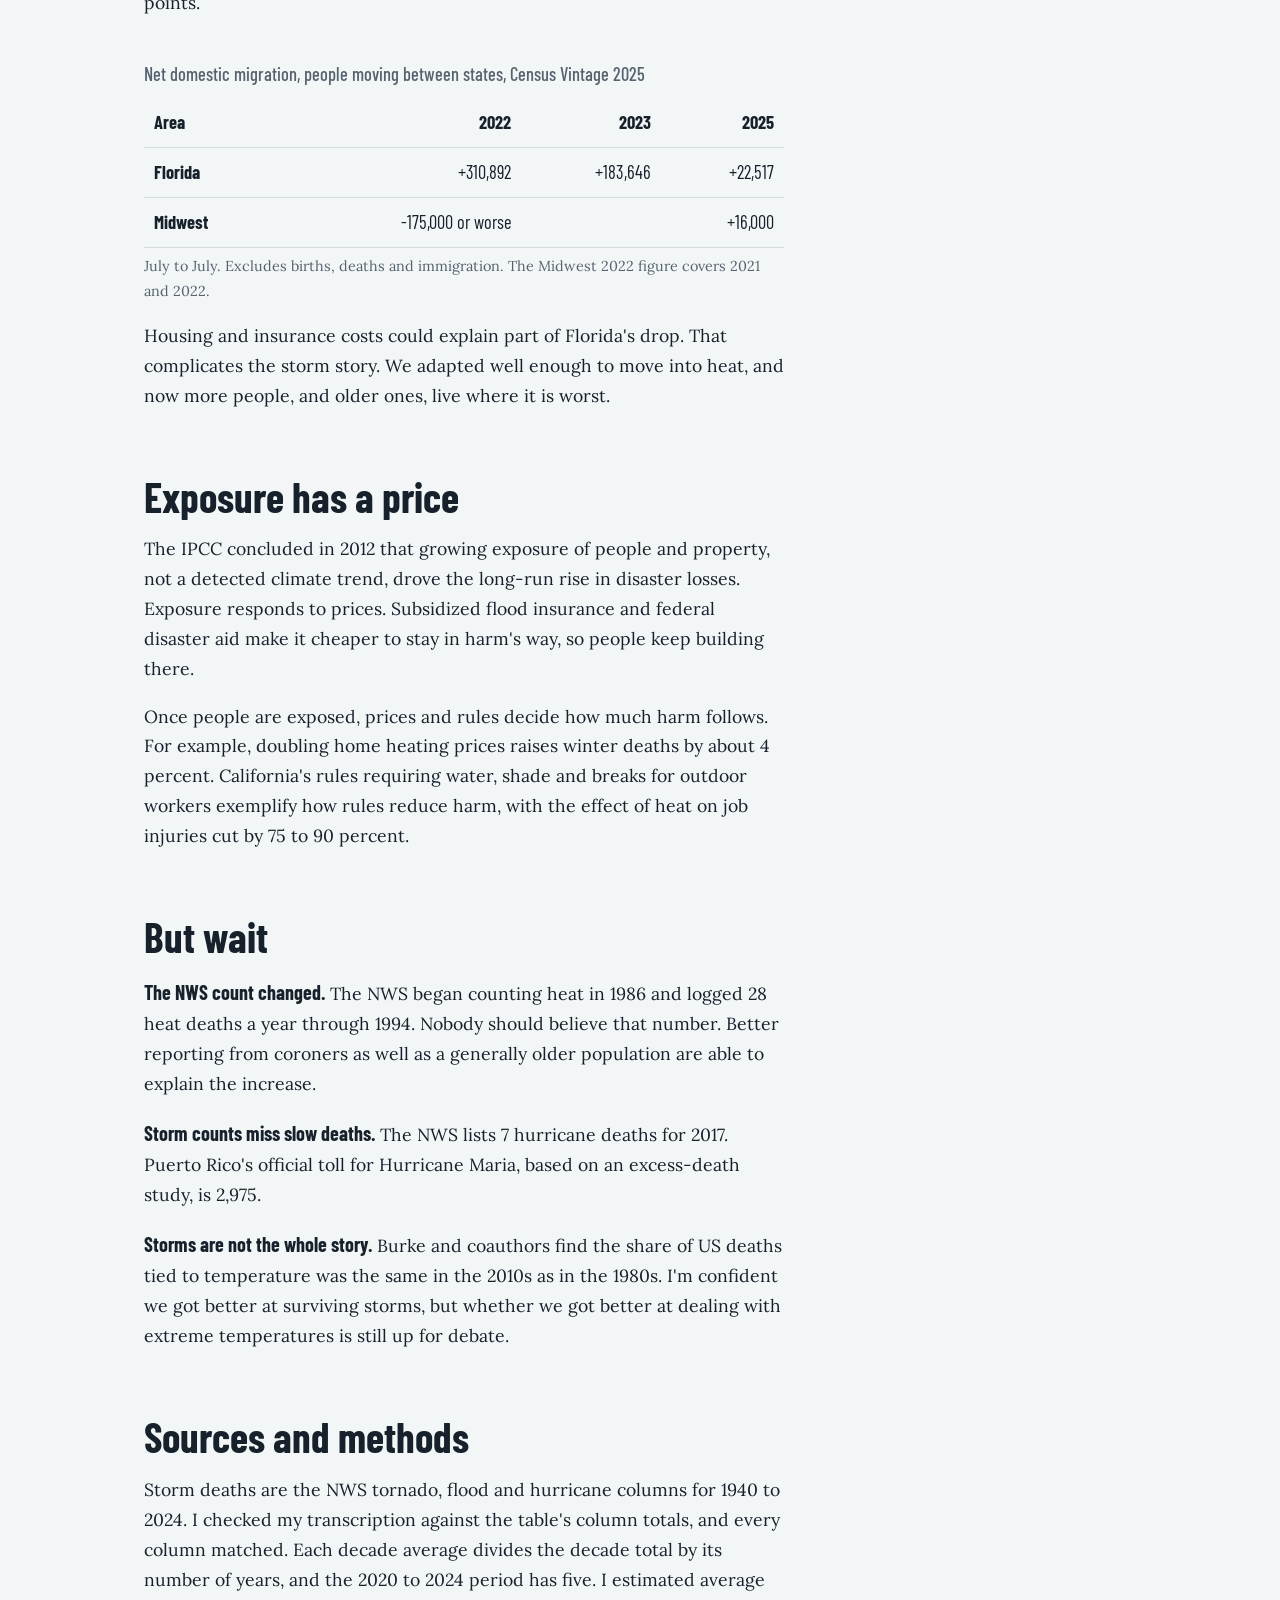
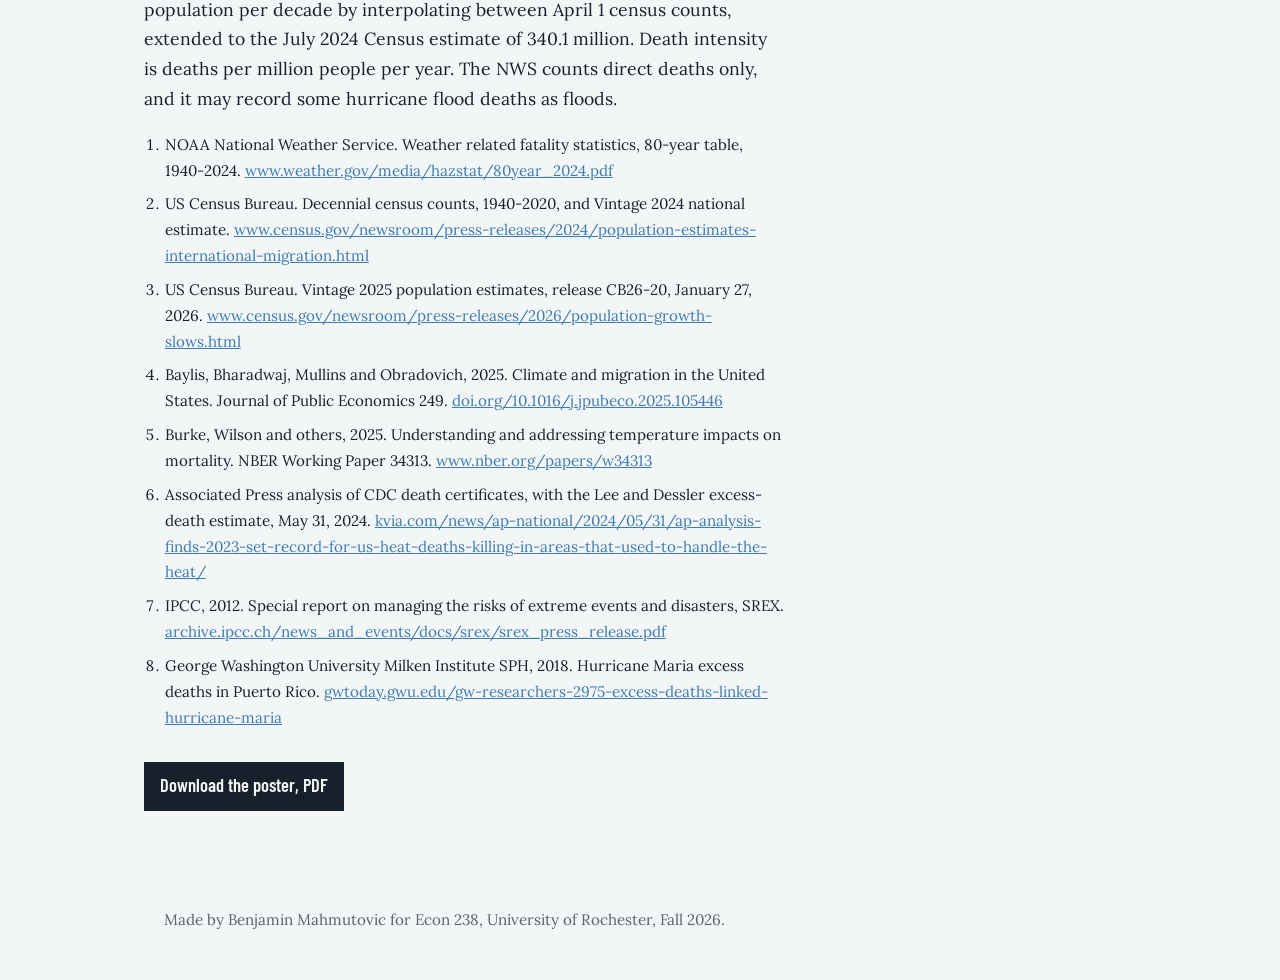
==== commit edcceedc: "Add files via upload" ====
--- a/week4/index.html
+++ b/week4/index.html
@@ -85,7 +85,7 @@
 <header>
 <h1>Deadlier Weather, Safer People?</h1>
 <p class="kicker">Eighty-five years of US weather deaths, and why heat is harder to count</p>
-<p class="deck">Tornadoes, floods and hurricanes kill about 240 Americans a year, close to the toll in the 1940s. The country now has more than twice as many people, so each person's risk has dropped by about two thirds. Heat is harder to judge. Its official count has nearly quadrupled since the 2010s, and the ways of counting heat deaths disagree by a factor of a thousand.</p>
+<p class="deck">Tornadoes, floods and hurricanes kill about 240 Americans a year, close to the toll in the 1940s. The country now has more than twice as many people, so each person's risk has dropped by about two thirds. Heat is a different case. The official heat count has nearly quadrupled since the 2010s, and the ways of counting heat deaths differ drastically.</p>
 <p class="byline">By Benjamin Mahmutovic, Econ 238, University of Rochester, Fall 2026. <a href="weather-deaths-poster.pdf">Download the 18 by 24 inch poster, PDF</a></p>
 </header>
 
@@ -225,20 +225,20 @@
 <text x="477.6" y="344" class="c-pop" text-anchor="middle">336M</text>
 <text x="54" y="344" class="c-pop" text-anchor="end">Pop.</text>
 <text x="62" y="399" class="c-src">Sources: NOAA NWS 80-year table; US Census Bureau.</text>
-<text x="62" y="376" class="c-src">Average population per decade shown below bars. 2020-24 is partial.</text>
+<text x="62" y="376" class="c-src">Numbers below the bars give average population. 2020-24 is partial.</text>
 </svg></div>
 <figcaption>Annual averages by decade for NWS-recorded deaths from tornadoes, floods and hurricanes. Panel B divides the same deaths by average US population in each decade.</figcaption>
 </figure>
 <p>The raw counts barely move. The 1940s averaged 262 storm deaths a year, the 2010s averaged 195, and 2020 to 2024 averaged 218. Over the same period the population grew from 141 million to 336 million.</p>
 <p class="big">Per million Americans, the yearly death rate fell from 1.86 to 0.61.</p>
-<p>That rate tracks an individual's risk, and it dropped by two thirds. Single disasters swing the averages. Katrina caused 1,016 of the 2000s' 1,154 hurricane deaths. Without 2005, that decade averages 134 storm deaths a year, the lowest of any.</p>
+<p>That rate is each person's yearly odds, and it is a third of what it was. Single disasters swing the averages. Katrina caused 1,016 of the 2000s' 1,154 hurricane deaths. Without 2005, that decade averages 134 storm deaths a year, the lowest of any.</p>
 
 <h2>Heat deaths depend on how you count them</h2>
 <figure>
 <p class="hint">Swipe sideways to see the whole chart.</p>
 <div class="chartwrap"><svg viewBox="0 0 1000 430" role="img" aria-labelledby="w2t w2d" class="chart">
 <title id="w2t">Five ways to count US weather and temperature deaths, log scale</title>
-<desc id="w2d">From 159 storm deaths and 555 heat deaths in the NWS ledger, to about 2,300 death certificates, about 11,000 estimated excess heat deaths, and about 120,000 temperature-attributable deaths a year.</desc>
+<desc id="w2d">From 159 storm deaths and 555 heat deaths in the NWS count, to about 2,300 death certificates, about 11,000 estimated excess heat deaths, and about 120,000 temperature-attributable deaths a year.</desc>
 <defs><pattern id="w2hatch" width="9" height="9" patternUnits="userSpaceOnUse" patternTransform="rotate(45)"><rect width="9" height="9" class="c-hatch-bg"/><line x1="0" y1="0" x2="0" y2="9" class="c-hatch-line"/></pattern><pattern id="w2hatch2" width="9" height="9" patternUnits="userSpaceOnUse" patternTransform="rotate(45)"><rect width="9" height="9" class="c-hatch-bg"/><line x1="0" y1="0" x2="0" y2="9" class="c-hatch-line2"/></pattern></defs>
 <line x1="30.0" x2="30.0" y1="24" y2="370" class="c-grid"/>
 <text x="30.0" y="394" class="c-tick" text-anchor="middle">100</text>
@@ -253,11 +253,11 @@
 <rect x="30.0" y="72" width="48.8" height="20" class="c-hur"/>
 <text x="88.8" y="89" class="c-val-l">159</text>
 <text x="30" y="114" class="c-ann">NWS heat deaths, 2023</text>
-<text x="30" y="134" class="c-note">Same ledger, heat category</text>
+<text x="30" y="134" class="c-note">Same NWS count, heat category</text>
 <rect x="30.0" y="140" width="180.4" height="20" class="c-heatbar"/>
 <text x="220.4" y="157" class="c-val-l">555</text>
 <text x="30" y="182" class="c-ann">Death certificates mentioning heat, 2023</text>
-<text x="30" y="202" class="c-note">CDC records for summer 2023, analyzed by AP</text>
+<text x="30" y="202" class="c-note">CDC records for 2023, analyzed by AP</text>
 <rect x="30.0" y="208" width="330.0" height="20" class="c-heatbar"/>
 <text x="370.0" y="225" class="c-val-l">~2,300</text>
 <text x="30" y="250" class="c-ann">Estimated excess heat deaths, 2023</text>
@@ -276,17 +276,18 @@
 </svg></div>
 <figcaption>Solid bars are deaths counted one by one. Hatched bars are statistical estimates. The bottom bar covers heat and cold together and is mostly cold. The horizontal axis is logarithmic.</figcaption>
 </figure>
-<p>The weather service counted about 115 heat deaths a year in the 2000s and 2010s, then 438 a year from 2020 to 2024. It records a death only when officials tie it to a specific event, so it misses most heat deaths.</p>
-<p>Burke and coauthors use mortality records from 30 countries to estimate the deaths that would not happen if every day sat at the lowest-risk temperature. For the US that is about 5 percent of all deaths, near 120,000 a year. Cold causes at least five times as many of them as heat. Their number is an attribution, not a count, and it should never be compared with NWS figures.</p>
+<p>The National Weather Service counted about 115 heat deaths a year in the 2000s and 2010s, then 438 a year from 2020 to 2024. The NWS counts a death only when officials tie it to a specific event, so it misses most heat deaths.</p>
+<p>Burke and coauthors use mortality records from 30 countries to estimate the deaths that would not happen if every day sat at the lowest-risk temperature. For the US that is about 5 percent of all deaths, near 120,000 a year. Cold causes at least five times as many of them as heat. Their number comes from a model, and it should never be compared with NWS counts.</p>
+  <p>The NWS logged about 30 cold deaths a year from 1995 to 2024, so adding cold barely changes the storm picture. Next to Burke's estimate, where cold dominates, that is the widest gap between counting methods here.</p>
 <div class="ask">
 <h3>Before you trust a weather death number, ask</h3>
 <p><b>Was it counted or estimated?</b> A list of named deaths and a statistical model measure different things.</p>
-<p><b>Compared with what?</b> An ideal temperature every day is a yardstick. No policy can deliver it.</p>
+<p><b>Compared with what?</b></p>
 <p><b>Per how many people?</b> A rising count in a growing, aging population can still mean falling risk.</p>
 </div>
 
-<h2>Toward heat, then a slowdown</h2>
-<p>Baylis and coauthors used Census county data for the 1950s to 2000s and IRS records for 1983 to 2018. Nationally, migrants chose counties that were already warm. Within a county, warming pushed people out. Each extra 100 cooling degree days a year cut annual net migration by 0.9 to 1.9 points.</p>
+<h2>Migration and heat</h2>
+<p>Baylis and coauthors used Census county data for the 1950s to 2000s and IRS records for 1983 to 2018. Nationally, migrants chose counties that were already warm. Within a county, warming pushed people out. Cooling degree days add up how far each day's average temperature runs above 65°F. Each extra 100 cooling degree days a year cut annual net migration by 0.9 to 1.9 points.</p>
 <div class="tablewrap"><table class="mig">
 <caption>Net domestic migration, people moving between states, Census Vintage 2025</caption>
 <thead><tr><th scope="col">Area</th><th scope="col">2022</th><th scope="col">2023</th><th scope="col">2025</th></tr></thead>
@@ -295,23 +296,22 @@
 <tr><th scope="row">Midwest</th><td>-175,000 or worse</td><td></td><td>+16,000</td></tr>
 </tbody></table></div>
 <p class="tnote">July to July. Excludes births, deaths and immigration. The Midwest 2022 figure covers 2021 and 2022.</p>
-<p>Housing and insurance costs explain part of Florida's drop. I read this as a complication. We adapted well enough to move into heat, and now more people, and older ones, live where it is worst.</p>
+<p>Housing and insurance costs could explain part of Florida's drop. That complicates the storm story. We adapted well enough to move into heat, and now more people, and older ones, live where it is worst.</p>
 
 <h2>Exposure has a price</h2>
 <p>The IPCC concluded in 2012 that growing exposure of people and property, not a detected climate trend, drove the long-run rise in disaster losses. Exposure responds to prices. Subsidized flood insurance and federal disaster aid make it cheaper to stay in harm's way, so people keep building there.</p>
-<p>Moving would cost little. Nordhaus put about $600 billion of US structures low in the Atlantic hurricane zone. Rebuilding them on higher ground as they wear out, at a 15 percent premium over 50-year lifetimes, costs about $1.8 billion a year. That is 0.006 percent of 2025 GDP.</p>
-<p>Energy is a health input. Doubling home heating prices raises winter deaths about 4 percent. California's rules requiring water, shade and breaks for outdoor workers cut the effect of heat on job injuries by 75 to 90 percent.</p>
+<p>Once people are exposed, prices and rules decide how much harm follows. For example, doubling home heating prices raises winter deaths by about 4 percent. California's rules requiring water, shade and breaks for outdoor workers exemplify how rules reduce harm, with the effect of heat on job injuries cut by 75 to 90 percent.</p>
 
 <h2>But wait</h2>
 <div class="wait">
-<p><b>The ledger changed.</b> The NWS began counting heat in 1986 and logged 28 heat deaths a year through 1994. Nobody should believe that number. Better coroner reporting and an older population explain part of the recent rise.</p>
+<p><b>The NWS count changed.</b> The NWS began counting heat in 1986 and logged 28 heat deaths a year through 1994. Nobody should believe that number. Better reporting from coroners as well as a generally older population are able to explain the increase.</p>
 <p><b>Storm counts miss slow deaths.</b> The NWS lists 7 hurricane deaths for 2017. Puerto Rico's official toll for Hurricane Maria, based on an excess-death study, is 2,975.</p>
-<p><b>Storms are not the whole story.</b> Burke and coauthors find the share of US deaths tied to temperature was the same in the 2010s as in the 1980s. I'm confident we got better at surviving storms. Whether we got better at living with temperature is still open.</p>
+<p><b>Storms are not the whole story.</b> Burke and coauthors find the share of US deaths tied to temperature was the same in the 2010s as in the 1980s. I'm confident we got better at surviving storms, but whether we got better at dealing with extreme temperatures is still up for debate.</p>
 </div>
 
 <h2 id="sources">Sources and methods</h2>
-<p>Storm deaths are the NWS tornado, flood and hurricane columns for 1940 to 2024, checked against the table's column totals. Each decade average divides the decade total by its number of years, and the 2020 to 2024 period has five. Average population per decade interpolates between April 1 census counts and extends to the July 2024 Census estimate of 340.1 million. Death intensity is deaths per million people per year. The NWS counts direct deaths only, and some hurricane flood deaths may be logged as floods.</p>
-<ol class="src"><li>NOAA National Weather Service. Weather related fatality statistics, 80-year table, 1940-2024. <a href="https://www.weather.gov/media/hazstat/80year_2024.pdf">www.weather.gov/media/hazstat/80year_2024.pdf</a></li><li>US Census Bureau. Decennial census counts, 1940-2020, and Vintage 2024 national estimate. <a href="https://www.census.gov/newsroom/press-releases/2024/population-estimates-international-migration.html">www.census.gov/newsroom/press-releases/2024/population-estimates-international-migration.html</a></li><li>US Census Bureau. Vintage 2025 population estimates, release CB26-20, January 27, 2026. <a href="https://www.census.gov/newsroom/press-releases/2026/population-growth-slows.html">www.census.gov/newsroom/press-releases/2026/population-growth-slows.html</a></li><li>Baylis, Bharadwaj, Mullins and Obradovich, 2025. Climate and migration in the United States. Journal of Public Economics 249. <a href="https://doi.org/10.1016/j.jpubeco.2025.105446">doi.org/10.1016/j.jpubeco.2025.105446</a></li><li>Burke, Wilson and others, 2025. Understanding and addressing temperature impacts on mortality. NBER Working Paper 34313. <a href="https://www.nber.org/papers/w34313">www.nber.org/papers/w34313</a></li><li>Associated Press analysis of CDC death certificates, with the Lee and Dessler excess-death estimate, May 31, 2024. <a href="https://kvia.com/news/ap-national/2024/05/31/ap-analysis-finds-2023-set-record-for-us-heat-deaths-killing-in-areas-that-used-to-handle-the-heat/">kvia.com/news/ap-national/2024/05/31/ap-analysis-finds-2023-set-record-for-us-heat-deaths-killing-in-areas-that-used-to-handle-the-heat/</a></li><li>IPCC, 2012. Special report on managing the risks of extreme events and disasters, SREX. <a href="https://archive.ipcc.ch/news_and_events/docs/srex/srex_press_release.pdf">archive.ipcc.ch/news_and_events/docs/srex/srex_press_release.pdf</a></li><li>Nordhaus, 2010. The economics of hurricanes and implications of global warming. Climate Change Economics 1.</li><li>US Bureau of Economic Analysis. Nominal GDP, 2025. <a href="https://www.bea.gov/data/gdp/gross-domestic-product">www.bea.gov/data/gdp/gross-domestic-product</a></li><li>George Washington University Milken Institute SPH, 2018. Hurricane Maria excess deaths in Puerto Rico. <a href="https://gwtoday.gwu.edu/gw-researchers-2975-excess-deaths-linked-hurricane-maria">gwtoday.gwu.edu/gw-researchers-2975-excess-deaths-linked-hurricane-maria</a></li></ol>
+<p>Storm deaths are the NWS tornado, flood and hurricane columns for 1940 to 2024. I checked my transcription against the table's column totals, and every column matched. Each decade average divides the decade total by its number of years, and the 2020 to 2024 period has five. I estimated average population per decade by interpolating between April 1 census counts, extended to the July 2024 Census estimate of 340.1 million. Death intensity is deaths per million people per year. The NWS counts direct deaths only, and it may record some hurricane flood deaths as floods.</p>
+<ol class="src"><li>NOAA National Weather Service. Weather related fatality statistics, 80-year table, 1940-2024. <a href="https://www.weather.gov/media/hazstat/80year_2024.pdf">www.weather.gov/media/hazstat/80year_2024.pdf</a></li><li>US Census Bureau. Decennial census counts, 1940-2020, and Vintage 2024 national estimate. <a href="https://www.census.gov/newsroom/press-releases/2024/population-estimates-international-migration.html">www.census.gov/newsroom/press-releases/2024/population-estimates-international-migration.html</a></li><li>US Census Bureau. Vintage 2025 population estimates, release CB26-20, January 27, 2026. <a href="https://www.census.gov/newsroom/press-releases/2026/population-growth-slows.html">www.census.gov/newsroom/press-releases/2026/population-growth-slows.html</a></li><li>Baylis, Bharadwaj, Mullins and Obradovich, 2025. Climate and migration in the United States. Journal of Public Economics 249. <a href="https://doi.org/10.1016/j.jpubeco.2025.105446">doi.org/10.1016/j.jpubeco.2025.105446</a></li><li>Burke, Wilson and others, 2025. Understanding and addressing temperature impacts on mortality. NBER Working Paper 34313. <a href="https://www.nber.org/papers/w34313">www.nber.org/papers/w34313</a></li><li>Associated Press analysis of CDC death certificates, with the Lee and Dessler excess-death estimate, May 31, 2024. <a href="https://kvia.com/news/ap-national/2024/05/31/ap-analysis-finds-2023-set-record-for-us-heat-deaths-killing-in-areas-that-used-to-handle-the-heat/">kvia.com/news/ap-national/2024/05/31/ap-analysis-finds-2023-set-record-for-us-heat-deaths-killing-in-areas-that-used-to-handle-the-heat/</a></li><li>IPCC, 2012. Special report on managing the risks of extreme events and disasters, SREX. <a href="https://archive.ipcc.ch/news_and_events/docs/srex/srex_press_release.pdf">archive.ipcc.ch/news_and_events/docs/srex/srex_press_release.pdf</a></li><li>George Washington University Milken Institute SPH, 2018. Hurricane Maria excess deaths in Puerto Rico. <a href="https://gwtoday.gwu.edu/gw-researchers-2975-excess-deaths-linked-hurricane-maria">gwtoday.gwu.edu/gw-researchers-2975-excess-deaths-linked-hurricane-maria</a></li></ol>
 <a class="dl" href="weather-deaths-poster.pdf">Download the poster, PDF</a>
 </div></main>
 <footer>Made by Benjamin Mahmutovic for Econ 238, University of Rochester, Fall 2026.</footer>
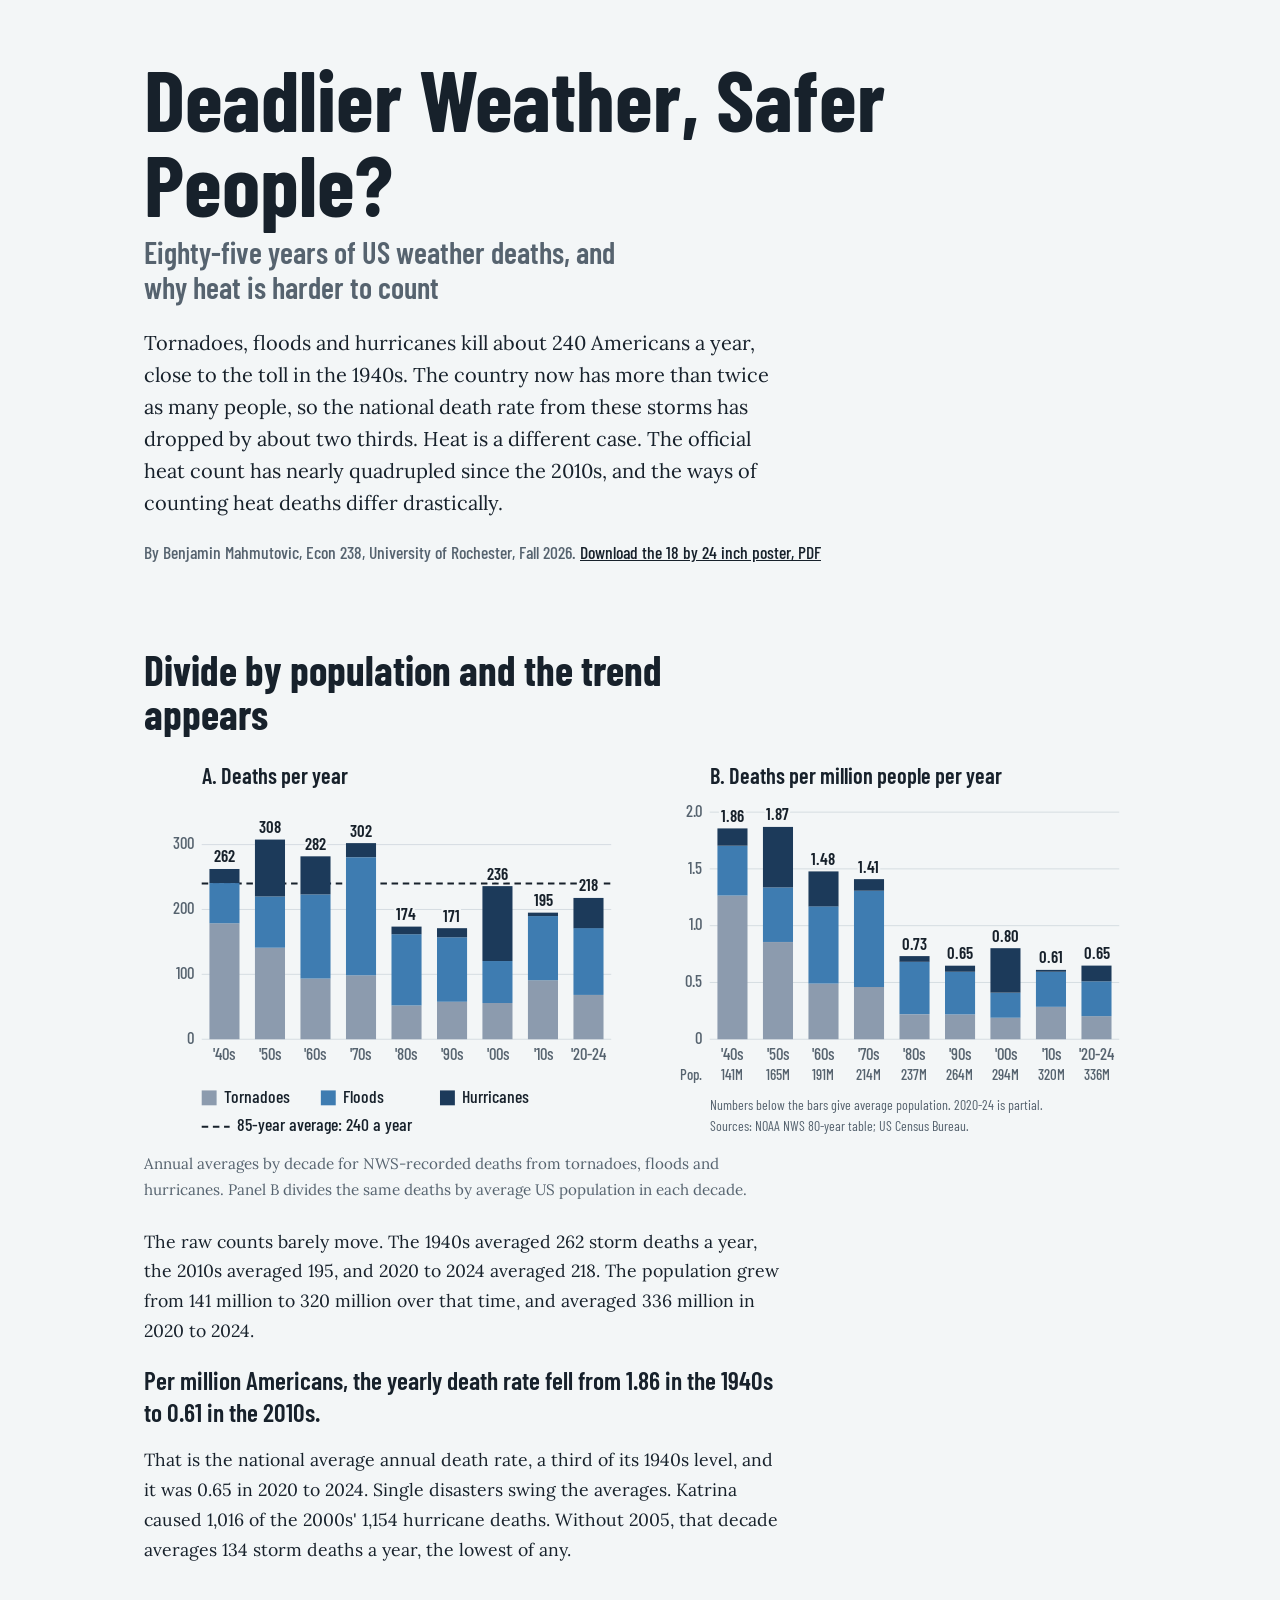
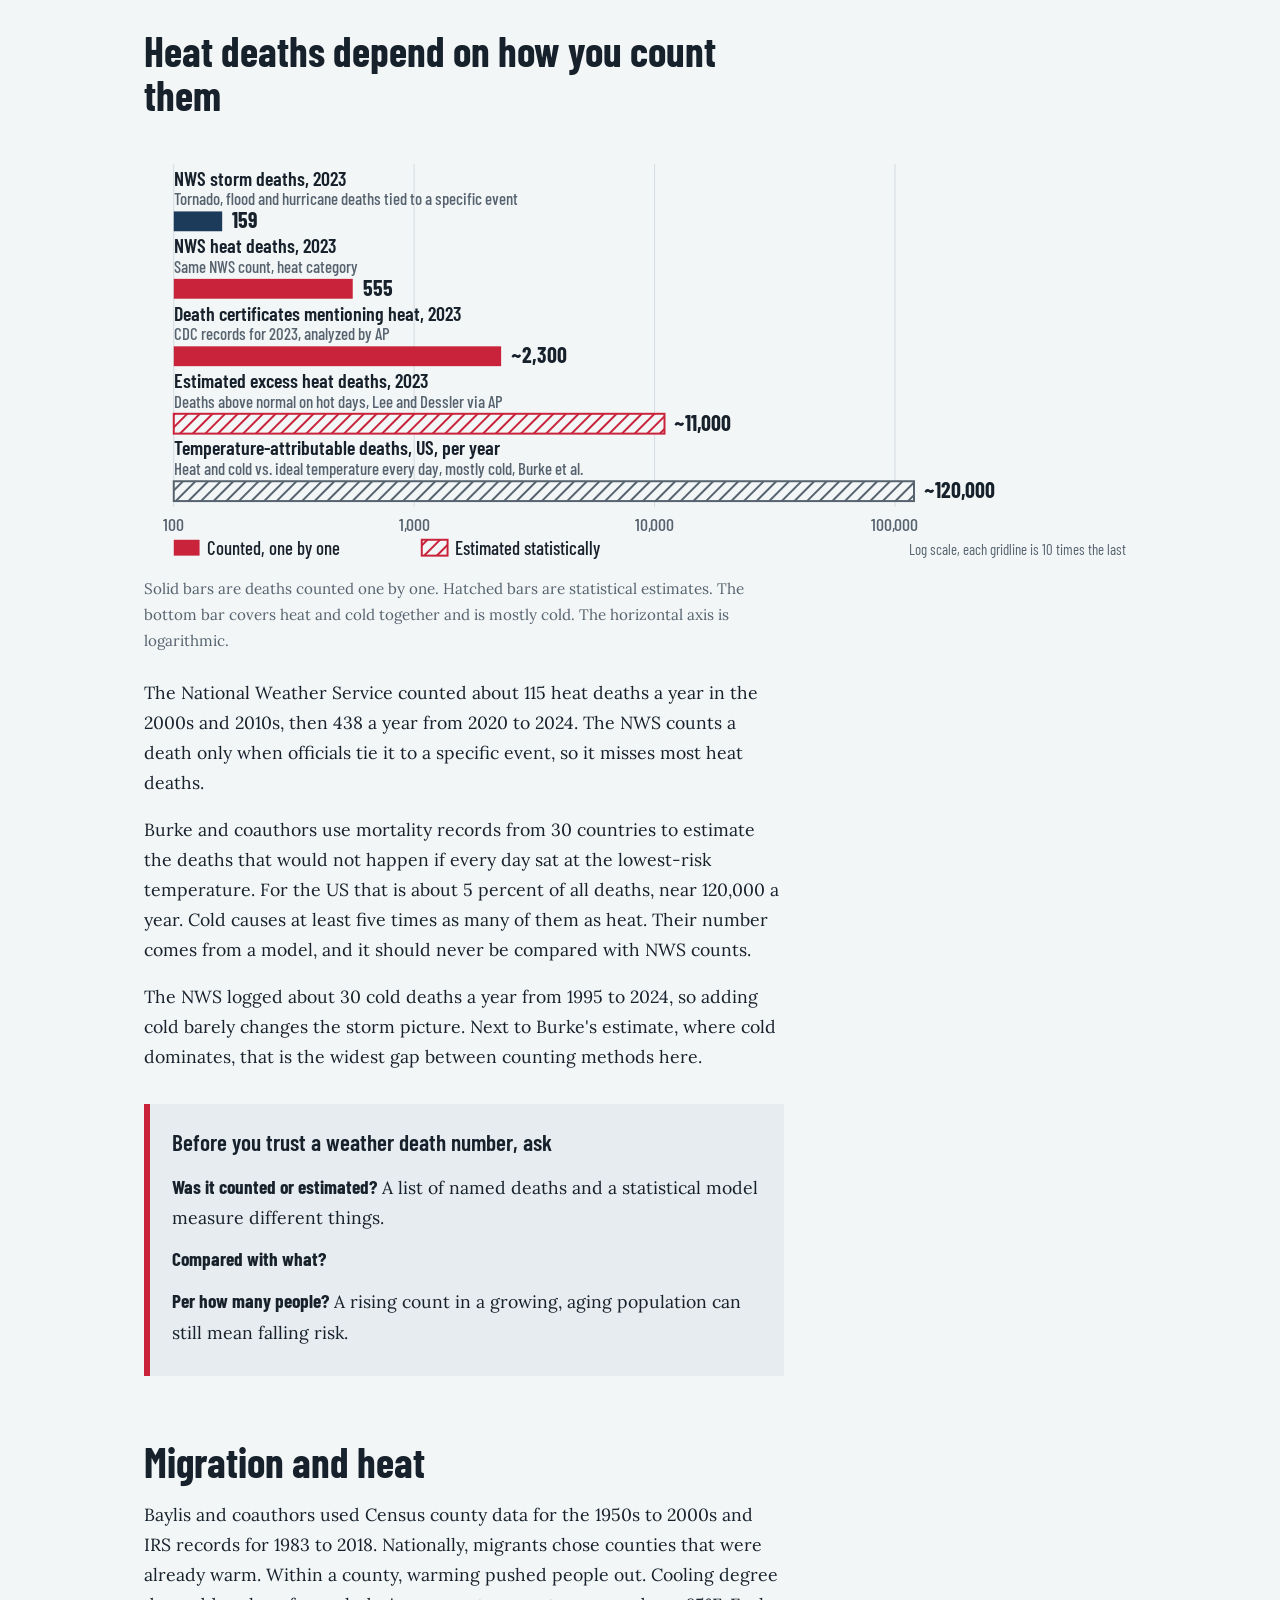
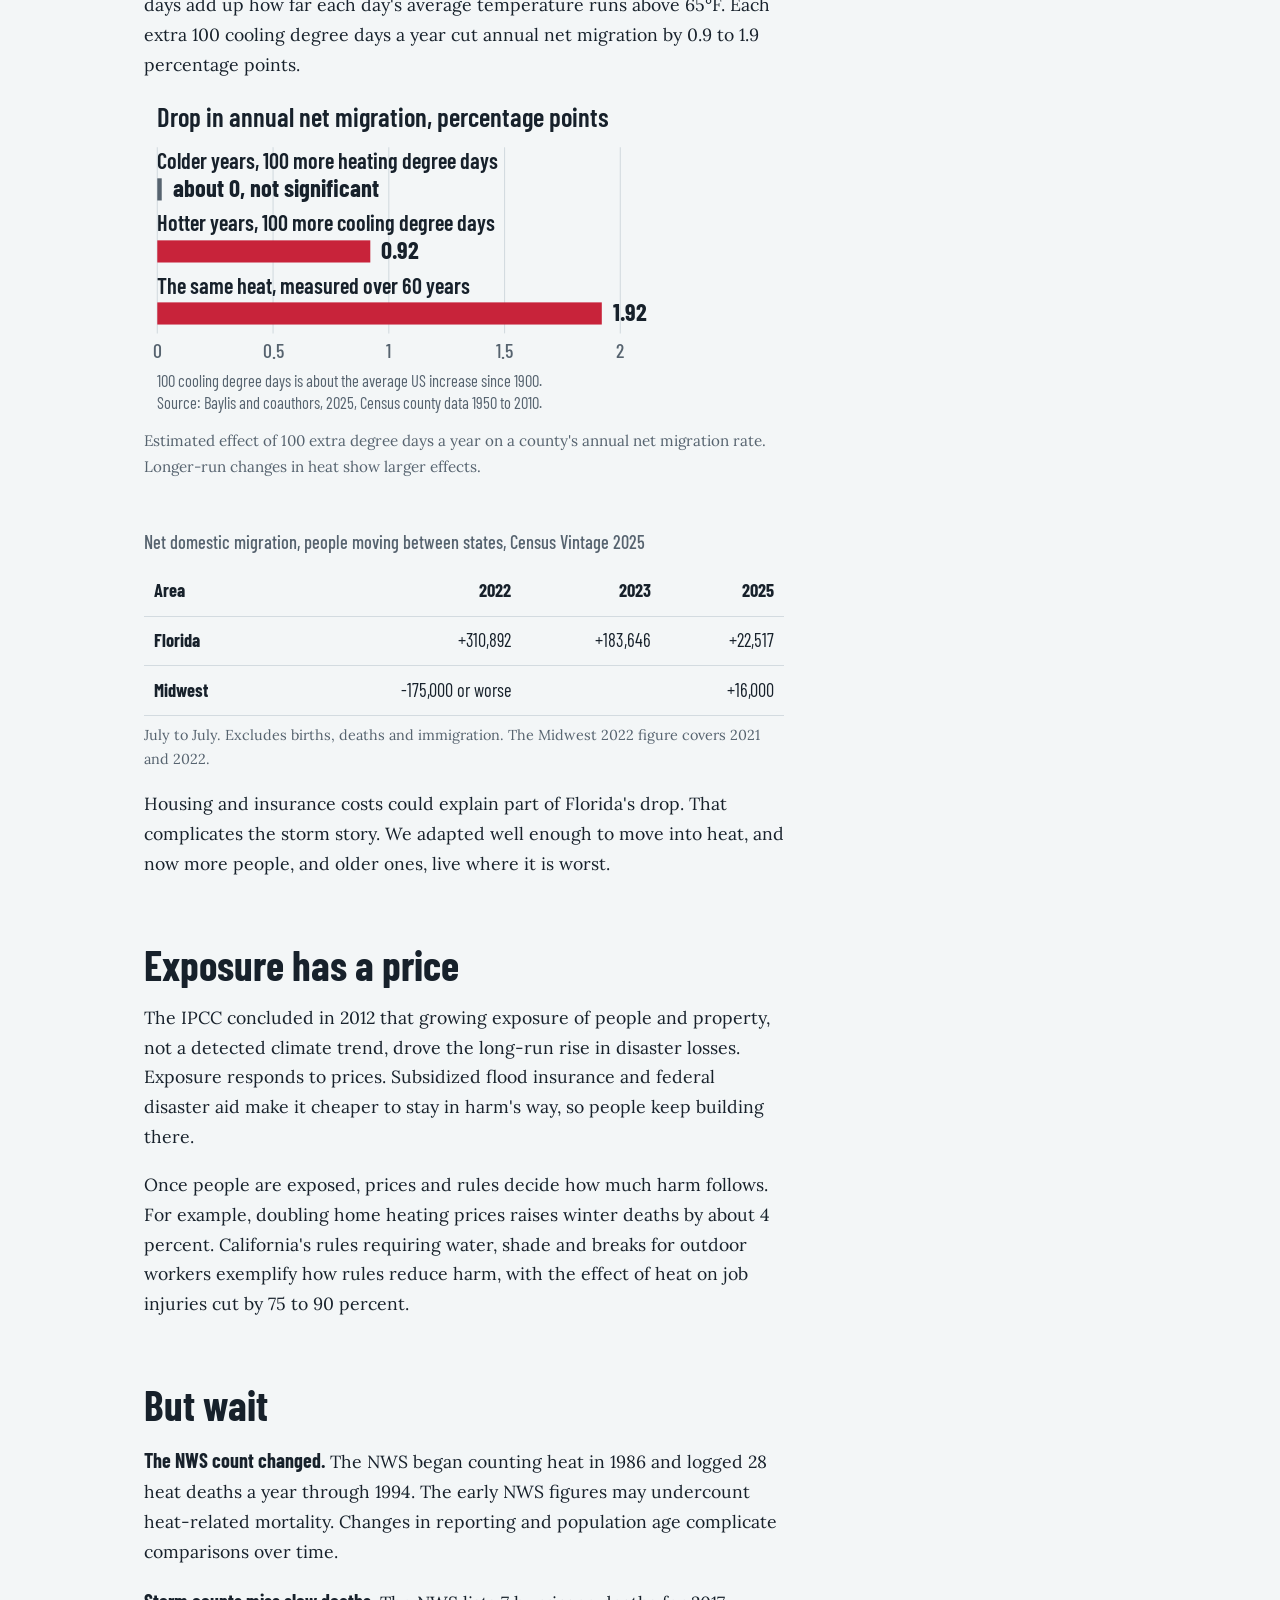
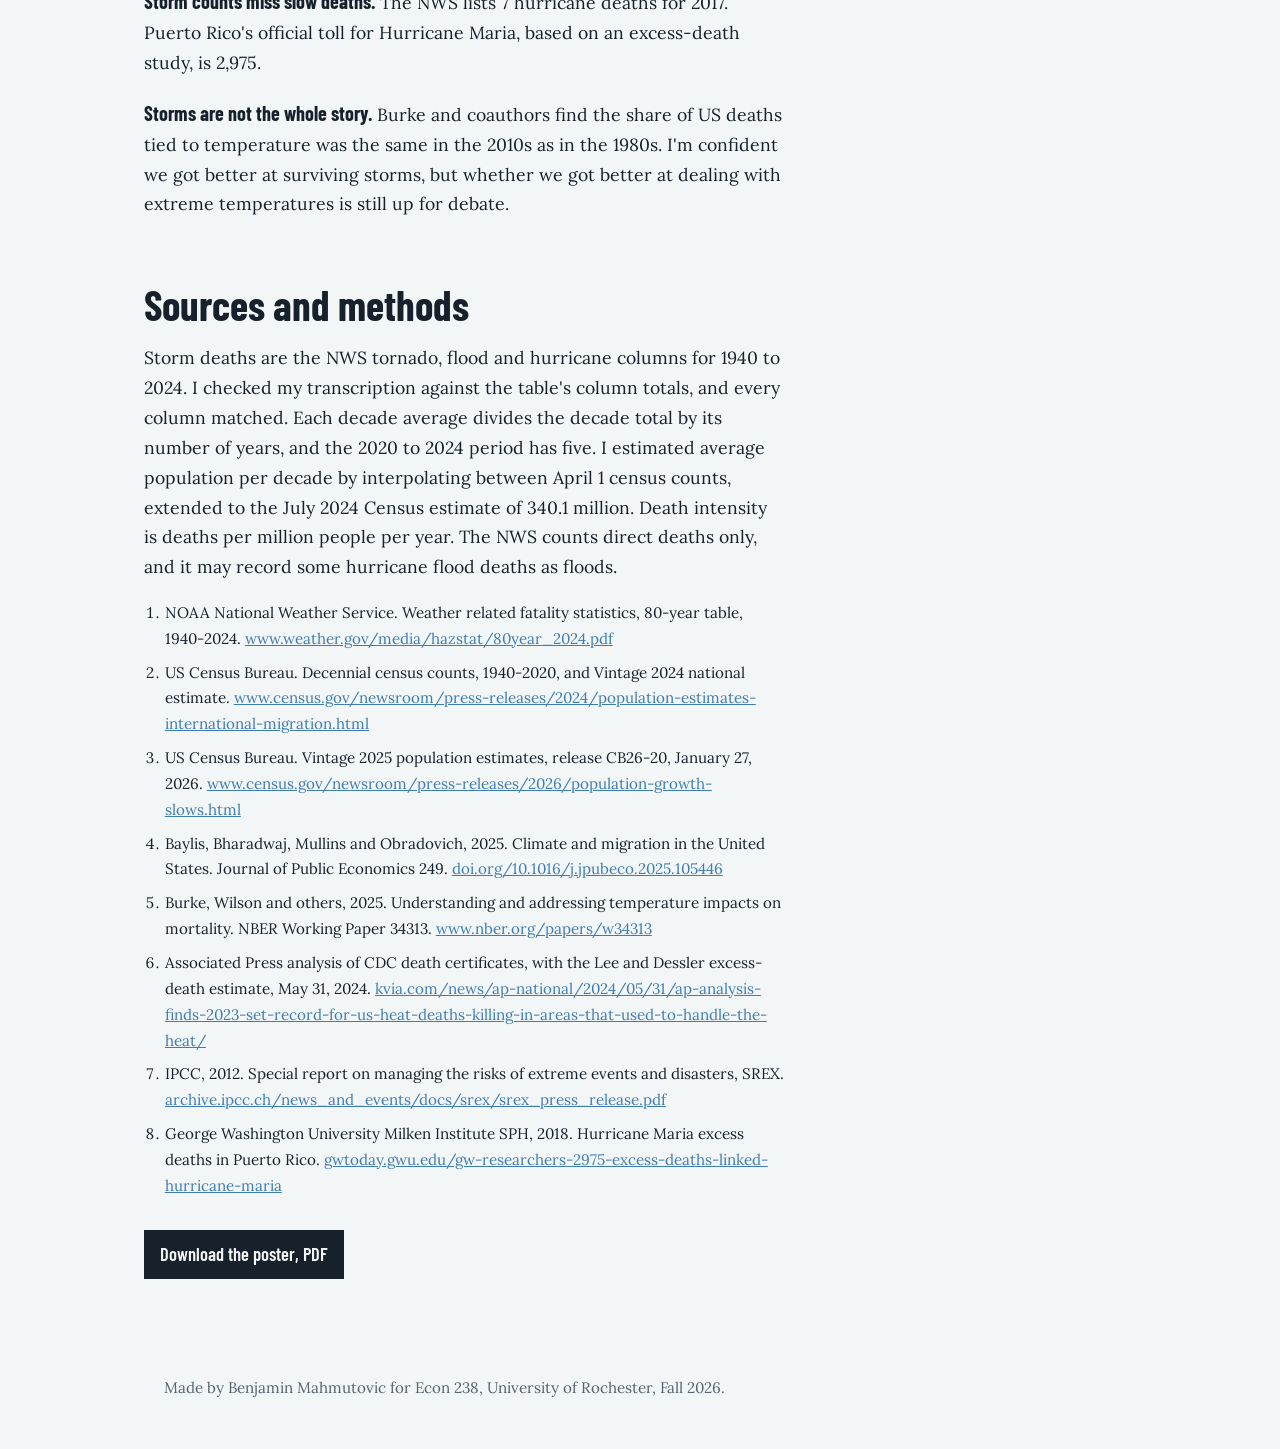
==== commit dce6d3ae: "Add files via upload" ====
--- a/week4/index.html
+++ b/week4/index.html
@@ -34,6 +34,7 @@
 a{color:var(--flood)}
 a:focus-visible{outline:3px solid var(--heat);outline-offset:2px}
 figure{margin:1.5rem 0}
+.migfig{max-width:36rem}
 figcaption{font-size:.95rem;color:var(--muted);margin-top:.6rem;max-width:40rem}
 .big{font-family:var(--sans);font-size:1.6rem;font-weight:600;line-height:1.25}
 .chartwrap{overflow-x:auto} .chartwrap svg{min-width:600px}
@@ -85,7 +86,7 @@
 <header>
 <h1>Deadlier Weather, Safer People?</h1>
 <p class="kicker">Eighty-five years of US weather deaths, and why heat is harder to count</p>
-<p class="deck">Tornadoes, floods and hurricanes kill about 240 Americans a year, close to the toll in the 1940s. The country now has more than twice as many people, so each person's risk has dropped by about two thirds. Heat is a different case. The official heat count has nearly quadrupled since the 2010s, and the ways of counting heat deaths differ drastically.</p>
+<p class="deck">Tornadoes, floods and hurricanes kill about 240 Americans a year, close to the toll in the 1940s. The country now has more than twice as many people, so the national death rate from these storms has dropped by about two thirds. Heat is a different case. The official heat count has nearly quadrupled since the 2010s, and the ways of counting heat deaths differ drastically.</p>
 <p class="byline">By Benjamin Mahmutovic, Econ 238, University of Rochester, Fall 2026. <a href="weather-deaths-poster.pdf">Download the 18 by 24 inch poster, PDF</a></p>
 </header>
 
@@ -157,7 +158,7 @@
 <line x1="62" x2="92" y1="394" y2="394" class="c-mean"/>
 <text x="100" y="399" class="c-leg">85-year average: 240 a year</text>
 </svg><svg viewBox="0 0 520 410" role="img" aria-labelledby="w1bt w1bd" class="chart">
-<title id="w1bt">Panel B: the same deaths per million US residents, by decade</title><desc id="w1bd">The rate falls from 1.86 per million in the 1940s to 0.61 in the 2010s as population grows from 141 to 336 million.</desc>
+<title id="w1bt">Panel B: the same deaths per million US residents, by decade</title><desc id="w1bd">The rate falls from 1.86 per million in the 1940s to 0.61 in the 2010s as population grows from 141 to 320 million, and sits at 0.65 in 2020 to 2024.</desc>
 <text x="62" y="26" class="c-ptitle">B. Deaths per million people per year</text>
 <line x1="62" x2="502" y1="300.0" y2="300.0" class="c-grid"/>
 <text x="54" y="305.0" class="c-tick" text-anchor="end">0</text>
@@ -229,9 +230,9 @@
 </svg></div>
 <figcaption>Annual averages by decade for NWS-recorded deaths from tornadoes, floods and hurricanes. Panel B divides the same deaths by average US population in each decade.</figcaption>
 </figure>
-<p>The raw counts barely move. The 1940s averaged 262 storm deaths a year, the 2010s averaged 195, and 2020 to 2024 averaged 218. Over the same period the population grew from 141 million to 336 million.</p>
-<p class="big">Per million Americans, the yearly death rate fell from 1.86 to 0.61.</p>
-<p>That rate is each person's yearly odds, and it is a third of what it was. Single disasters swing the averages. Katrina caused 1,016 of the 2000s' 1,154 hurricane deaths. Without 2005, that decade averages 134 storm deaths a year, the lowest of any.</p>
+<p>The raw counts barely move. The 1940s averaged 262 storm deaths a year, the 2010s averaged 195, and 2020 to 2024 averaged 218. The population grew from 141 million to 320 million over that time, and averaged 336 million in 2020 to 2024.</p>
+<p class="big">Per million Americans, the yearly death rate fell from 1.86 in the 1940s to 0.61 in the 2010s.</p>
+<p>That is the national average annual death rate, a third of its 1940s level, and it was 0.65 in 2020 to 2024. Single disasters swing the averages. Katrina caused 1,016 of the 2000s' 1,154 hurricane deaths. Without 2005, that decade averages 134 storm deaths a year, the lowest of any.</p>
 
 <h2>Heat deaths depend on how you count them</h2>
 <figure>
@@ -287,7 +288,36 @@
 </div>
 
 <h2>Migration and heat</h2>
-<p>Baylis and coauthors used Census county data for the 1950s to 2000s and IRS records for 1983 to 2018. Nationally, migrants chose counties that were already warm. Within a county, warming pushed people out. Cooling degree days add up how far each day's average temperature runs above 65°F. Each extra 100 cooling degree days a year cut annual net migration by 0.9 to 1.9 points.</p>
+<p>Baylis and coauthors used Census county data for the 1950s to 2000s and IRS records for 1983 to 2018. Nationally, migrants chose counties that were already warm. Within a county, warming pushed people out. Cooling degree days add up how far each day's average temperature runs above 65°F. Each extra 100 cooling degree days a year cut annual net migration by 0.9 to 1.9 percentage points.</p>
+  <figure>
+<div class="migfig"><svg viewBox="0 0 520 284" role="img" aria-labelledby="w3t w3d" class="chart">
+<title id="w3t">How warmer years change county net migration</title>
+<desc id="w3d">Baylis and coauthors find 100 more heating degree days a year have about no effect on net migration. 100 more cooling degree days cut annual net migration by 0.92 percentage points using changes from one decade to the next, and by 1.92 percentage points using changes across 60 years.</desc>
+<text x="12" y="22" class="c-ptitle">Drop in annual net migration, percentage points</text>
+<line x1="12.0" x2="12.0" y1="40" y2="208" class="c-grid"/>
+<text x="12.0" y="230" class="c-tick" text-anchor="middle">0</text>
+<line x1="116.5" x2="116.5" y1="40" y2="208" class="c-grid"/>
+<text x="116.5" y="230" class="c-tick" text-anchor="middle">0.5</text>
+<line x1="221.0" x2="221.0" y1="40" y2="208" class="c-grid"/>
+<text x="221.0" y="230" class="c-tick" text-anchor="middle">1</text>
+<line x1="325.5" x2="325.5" y1="40" y2="208" class="c-grid"/>
+<text x="325.5" y="230" class="c-tick" text-anchor="middle">1.5</text>
+<line x1="430.0" x2="430.0" y1="40" y2="208" class="c-grid"/>
+<text x="430.0" y="230" class="c-tick" text-anchor="middle">2</text>
+<text x="12" y="60" class="c-ann">Colder years, 100 more heating degree days</text>
+<rect x="12" y="68" width="4.0" height="20" class="c-temp"/>
+<text x="26.0" y="85" class="c-val-l">about 0, not significant</text>
+<text x="12" y="116" class="c-ann">Hotter years, 100 more cooling degree days</text>
+<rect x="12" y="124" width="192.3" height="20" class="c-heatbar"/>
+<text x="214.3" y="141" class="c-val-l">0.92</text>
+<text x="12" y="172" class="c-ann">The same heat, measured over 60 years</text>
+<rect x="12" y="180" width="401.3" height="20" class="c-heatbar"/>
+<text x="423.3" y="197" class="c-val-l">1.92</text>
+<text x="12" y="256" class="c-src">100 cooling degree days is about the average US increase since 1900.</text>
+<text x="12" y="276" class="c-src">Source: Baylis and coauthors, 2025, Census county data 1950 to 2010.</text>
+</svg></div>
+<figcaption>Estimated effect of 100 extra degree days a year on a county's annual net migration rate. Longer-run changes in heat show larger effects.</figcaption>
+</figure>
 <div class="tablewrap"><table class="mig">
 <caption>Net domestic migration, people moving between states, Census Vintage 2025</caption>
 <thead><tr><th scope="col">Area</th><th scope="col">2022</th><th scope="col">2023</th><th scope="col">2025</th></tr></thead>
@@ -304,7 +334,7 @@
 
 <h2>But wait</h2>
 <div class="wait">
-<p><b>The NWS count changed.</b> The NWS began counting heat in 1986 and logged 28 heat deaths a year through 1994. Nobody should believe that number. Better reporting from coroners as well as a generally older population are able to explain the increase.</p>
+<p><b>The NWS count changed.</b> The NWS began counting heat in 1986 and logged 28 heat deaths a year through 1994. The early NWS figures may undercount heat-related mortality. Changes in reporting and population age complicate comparisons over time.</p>
 <p><b>Storm counts miss slow deaths.</b> The NWS lists 7 hurricane deaths for 2017. Puerto Rico's official toll for Hurricane Maria, based on an excess-death study, is 2,975.</p>
 <p><b>Storms are not the whole story.</b> Burke and coauthors find the share of US deaths tied to temperature was the same in the 2010s as in the 1980s. I'm confident we got better at surviving storms, but whether we got better at dealing with extreme temperatures is still up for debate.</p>
 </div>
